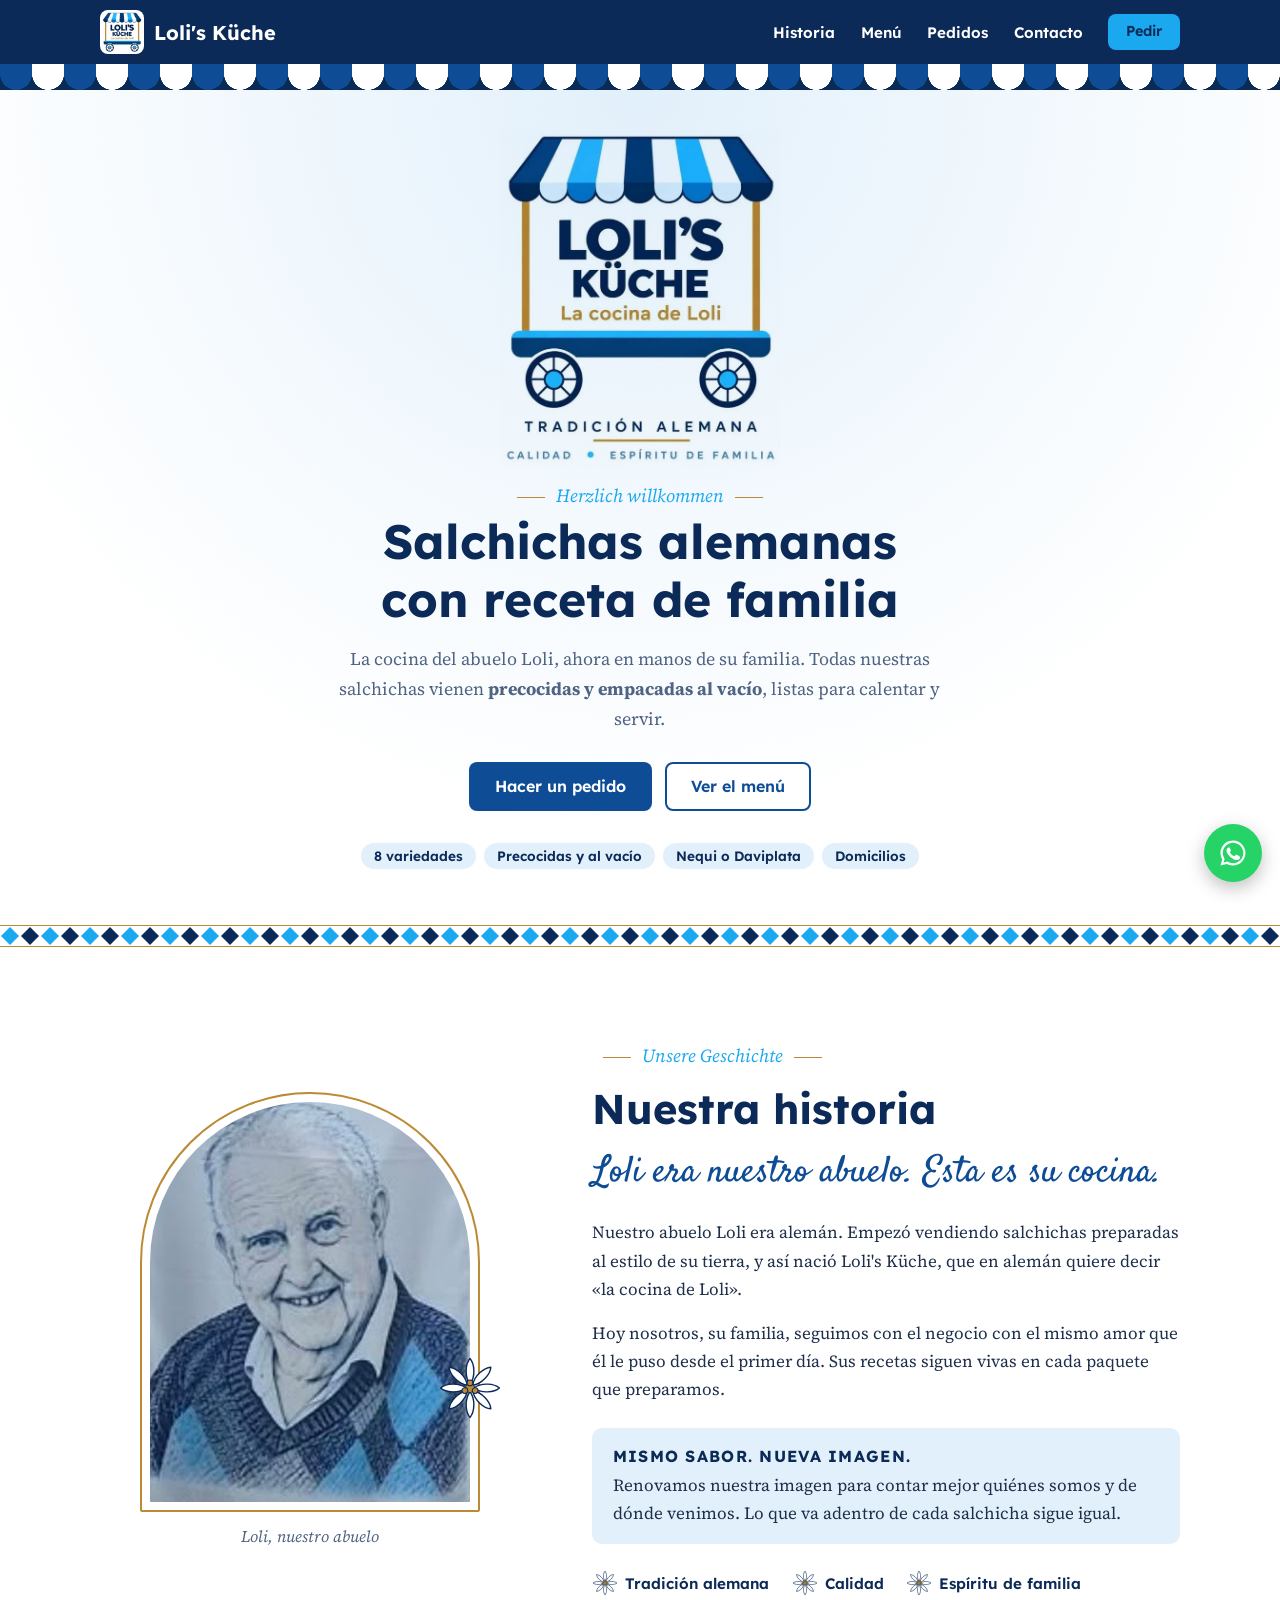
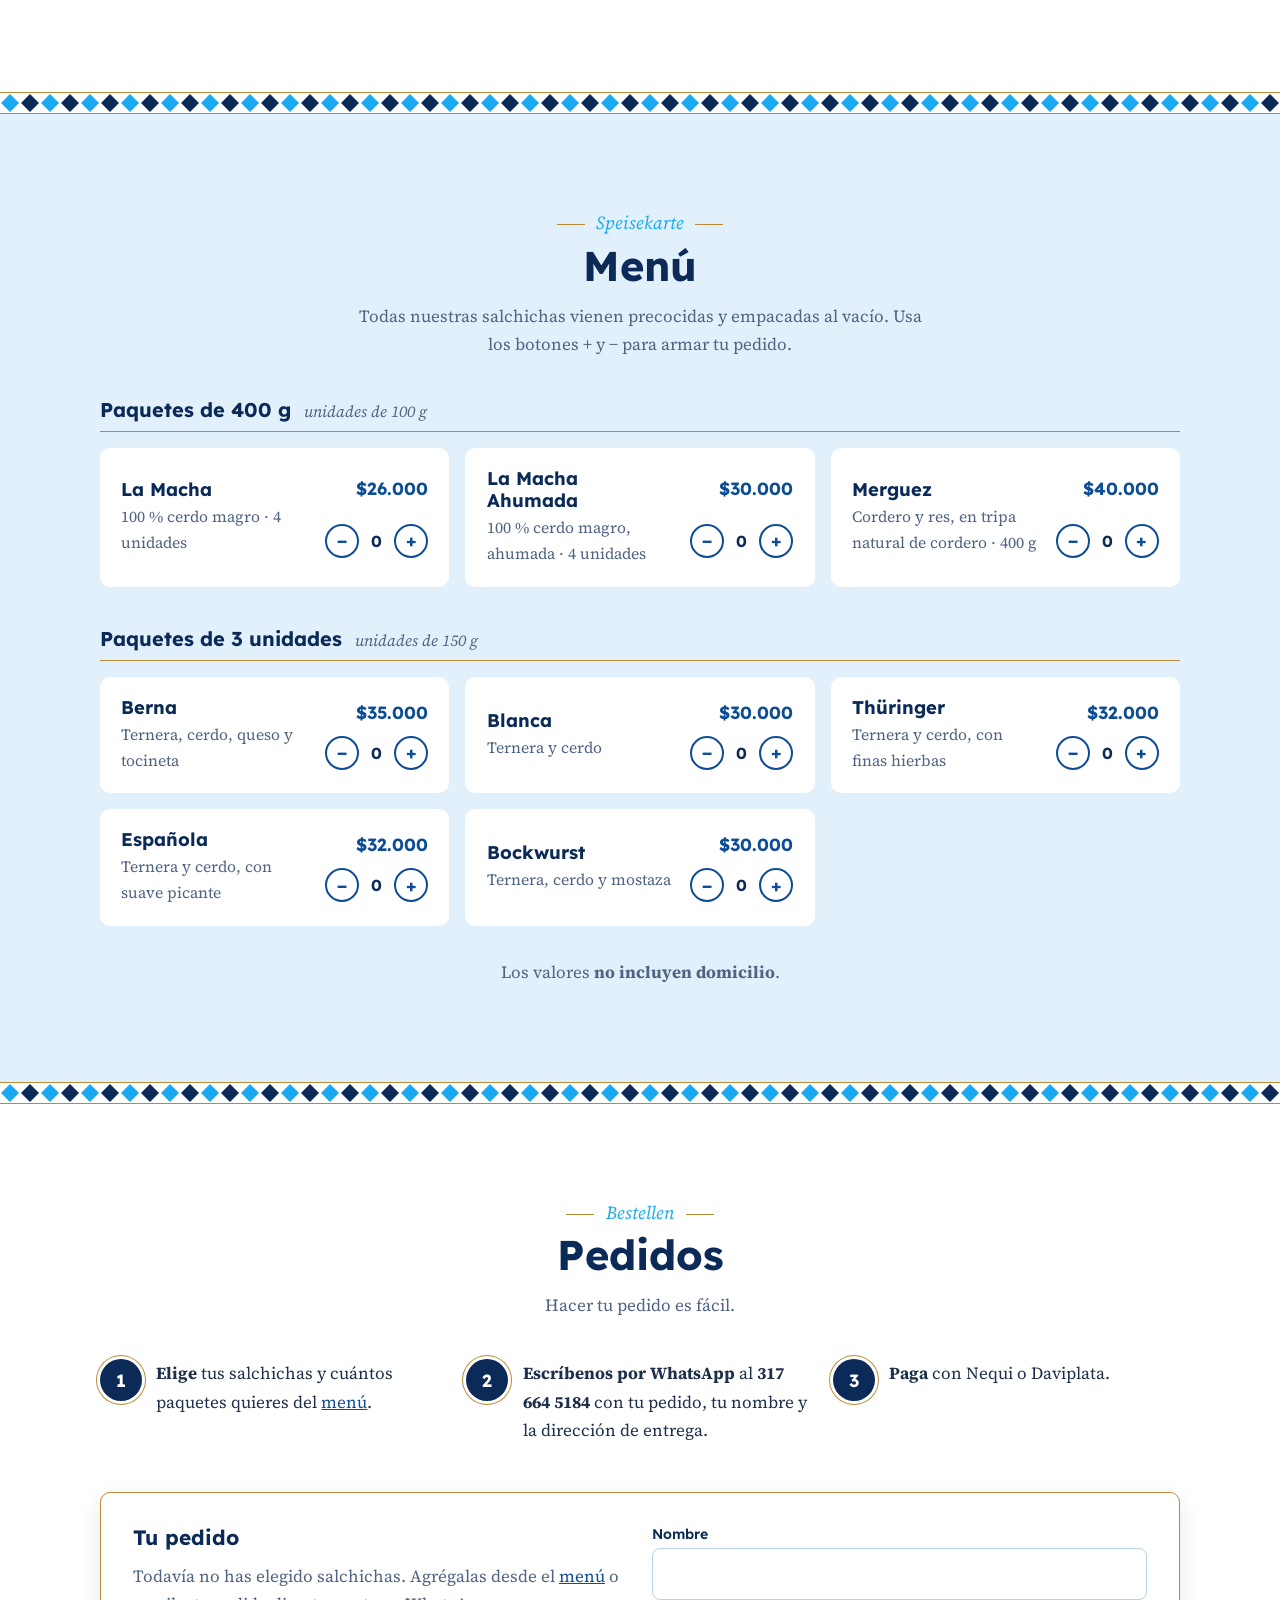
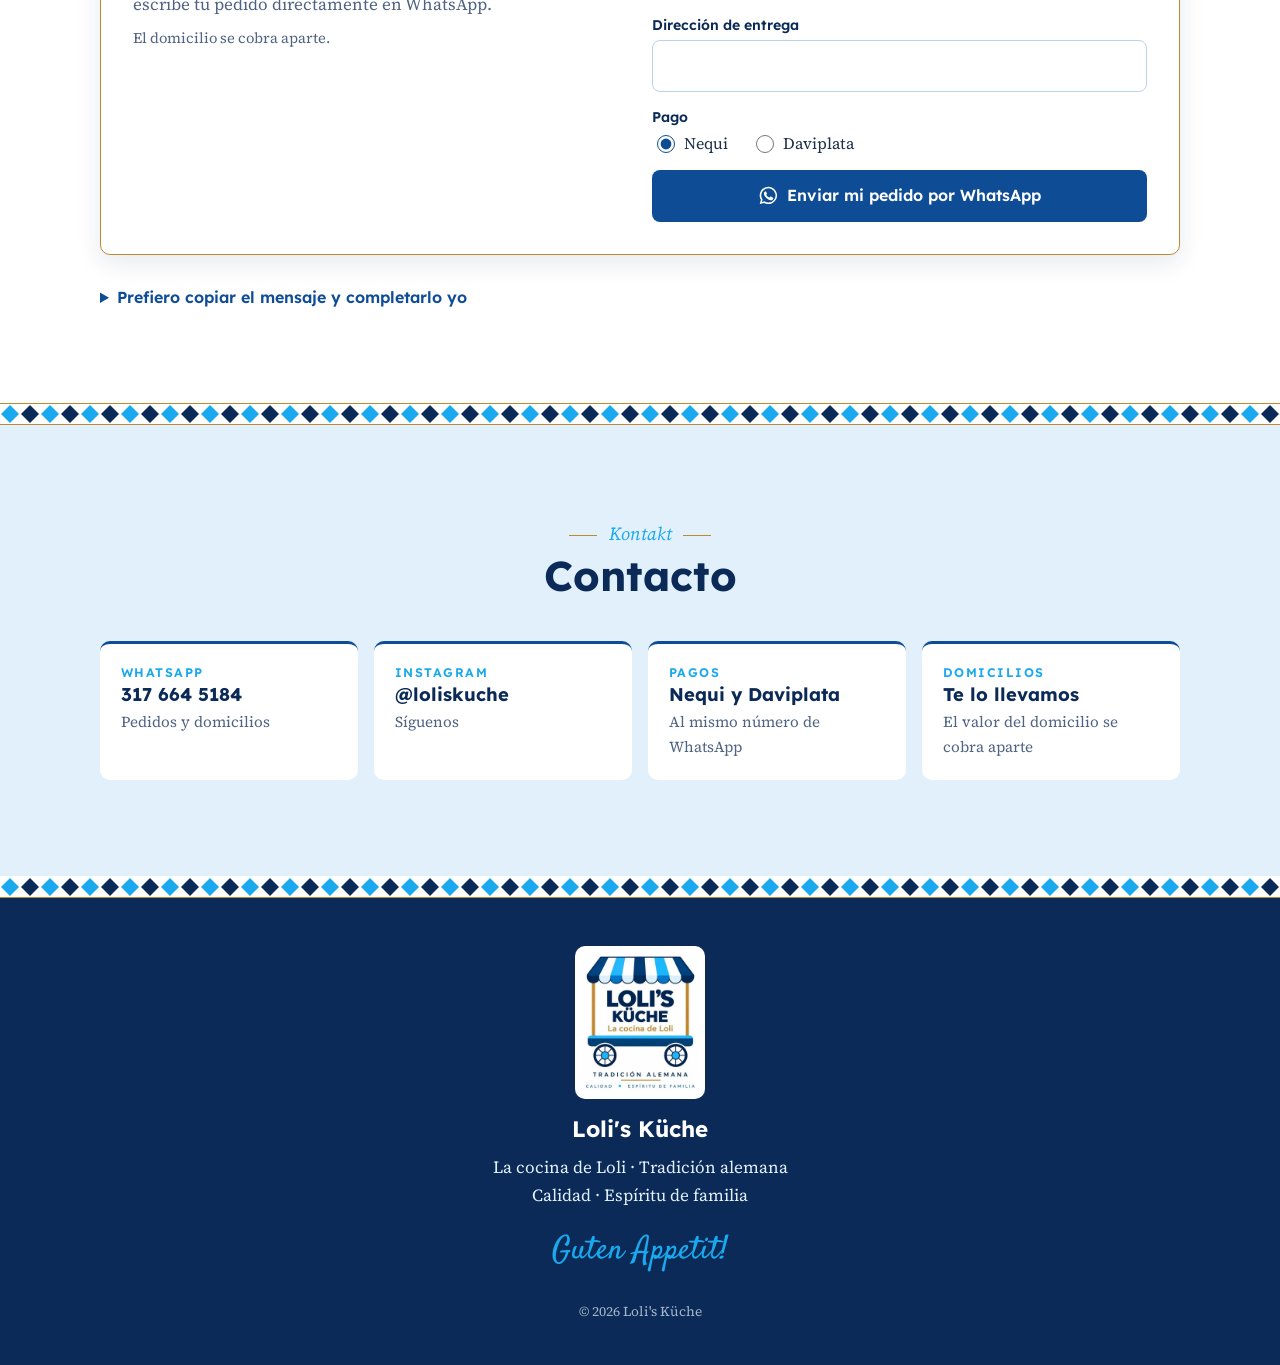
==== paginas-web/lolis-kuche/index.html @ ecd4c0d0 "Agregar páginas web (Nonna Rosa y Loli's Küche) en su propia carpeta Traídas de la rama claude/vibra" ====
<!doctype html>
<html lang="es">
<head>
  <meta charset="utf-8">
  <meta name="viewport" content="width=device-width, initial-scale=1">
  <title>Loli's Küche · Salchichas alemanas</title>
  <meta name="description" content="Loli's Küche: salchichas alemanas con receta de familia, precocidas y empacadas al vacío. Pedidos por WhatsApp, pago con Nequi o Daviplata y domicilios.">
  <link rel="icon" href="logo-mark.png">
  <link rel="preconnect" href="https://fonts.googleapis.com">
  <link rel="preconnect" href="https://fonts.gstatic.com" crossorigin>
  <link href="https://fonts.googleapis.com/css2?family=Lexend:wght@400;600;700&family=Satisfy&family=Source+Serif+4:ital,wght@0,400;0,600;1,400&display=swap" rel="stylesheet">
  <link rel="stylesheet" href="styles.css">
</head>
<body>

  <!-- Flor edelweiss reutilizable -->
  <svg width="0" height="0" style="position:absolute" aria-hidden="true">
    <symbol id="edelweiss" viewBox="-50 -50 100 100">
      <g fill="#fff" stroke="#0B2A57" stroke-width="2.2" stroke-linejoin="round">
        <path id="petal" d="M0-6 C-9-18 -7-38 0-46 C7-38 9-18 0-6Z"/>
        <use href="#petal" transform="rotate(45)"/>
        <use href="#petal" transform="rotate(90)"/>
        <use href="#petal" transform="rotate(135)"/>
        <use href="#petal" transform="rotate(180)"/>
        <use href="#petal" transform="rotate(225)"/>
        <use href="#petal" transform="rotate(270)"/>
        <use href="#petal" transform="rotate(315)"/>
      </g>
      <g fill="#BC8A35" stroke="#0B2A57" stroke-width="1.6">
        <circle r="7"/><circle cx="-8" cy="4" r="4.5"/><circle cx="8" cy="4" r="4.5"/><circle cy="-8" r="4.5"/>
      </g>
    </symbol>
  </svg>

  <!-- ============ MENÚ SUPERIOR + TOLDO ============ -->
  <header class="topbar" id="top">
    <div class="topbar__inner wrap">
      <a href="#inicio" class="brand" aria-label="Loli's Küche, inicio">
        <img src="logo-mark.png" alt="" class="brand__logo" width="44" height="44" data-fallback="hide">
        <span class="brand__name">Loli's Küche</span>
      </a>
      <button class="topbar__toggle" id="navToggle" aria-expanded="false" aria-controls="navMenu" aria-label="Abrir menú">
        <span></span><span></span><span></span>
      </button>
      <nav class="topbar__nav" id="navMenu" aria-label="Principal">
        <a href="#nuestra-historia">Historia</a>
        <a href="#menu">Menú</a>
        <a href="#pedidos">Pedidos</a>
        <a href="#contacto">Contacto</a>
        <a href="#pedidos" class="btn btn--sky btn--sm">Pedir</a>
      </nav>
    </div>
    <div class="awning" aria-hidden="true"></div>
  </header>

  <main>

    <!-- ============ INICIO ============ -->
    <section class="hero" id="inicio">
      <div class="wrap hero__inner">
        <img src="logo.png" alt="Logo de Loli's Küche" class="hero__logo" width="588" height="707" data-fallback="wordmark">
        <div class="hero__wordmark" hidden>
          <span>Loli's</span><span>Küche</span>
        </div>
        <p class="eyebrow">Herzlich willkommen</p>
        <h1 class="hero__title">Salchichas alemanas con receta de familia</h1>
        <p class="hero__lead">La cocina del abuelo Loli, ahora en manos de su familia. Todas nuestras salchichas vienen <strong>precocidas y empacadas al vacío</strong>, listas para calentar y servir.</p>
        <div class="hero__actions">
          <a href="#pedidos" class="btn btn--blue">Hacer un pedido</a>
          <a href="#menu" class="btn btn--ghost">Ver el menú</a>
        </div>
        <ul class="badges">
          <li>8 variedades</li>
          <li>Precocidas y al vacío</li>
          <li>Nequi o Daviplata</li>
          <li>Domicilios</li>
        </ul>
      </div>
    </section>

    <div class="rauten" aria-hidden="true"></div>

    <!-- ============ HISTORIA ============ -->
    <section class="section" id="nuestra-historia">
      <div class="wrap story">
        <figure class="story__figure">
          <div class="arch">
            <img src="abuelo.jpg" alt="Retrato dibujado del abuelo Loli, sonriente, con su suéter de rombos azules" width="600" height="760" data-fallback="arch">
            <div class="arch__empty" hidden>
              <svg class="edelweiss edelweiss--lg"><use href="#edelweiss"/></svg>
              <span>Foto del abuelo Loli</span>
            </div>
          </div>
          <svg class="edelweiss story__flower" aria-hidden="true"><use href="#edelweiss"/></svg>
          <figcaption>Loli, nuestro abuelo</figcaption>
        </figure>

        <div class="story__text">
          <p class="eyebrow">Unsere Geschichte</p>
          <h2 class="section__title">Nuestra historia</h2>
          <blockquote class="story__quote">Loli era nuestro abuelo. Esta es su cocina.</blockquote>
          <p>Nuestro abuelo Loli era alemán. Empezó vendiendo salchichas preparadas al estilo de su tierra, y así nació Loli's Küche, que en alemán quiere decir «la cocina de Loli».</p>
          <p>Hoy nosotros, su familia, seguimos con el negocio con el mismo amor que él le puso desde el primer día. Sus recetas siguen vivas en cada paquete que preparamos.</p>

          <div class="renewed">
            <p class="renewed__title">Mismo sabor. Nueva imagen.</p>
            <p>Renovamos nuestra imagen para contar mejor quiénes somos y de dónde venimos. Lo que va adentro de cada salchicha sigue igual.</p>
          </div>

          <ul class="values">
            <li><svg class="edelweiss" aria-hidden="true"><use href="#edelweiss"/></svg>Tradición alemana</li>
            <li><svg class="edelweiss" aria-hidden="true"><use href="#edelweiss"/></svg>Calidad</li>
            <li><svg class="edelweiss" aria-hidden="true"><use href="#edelweiss"/></svg>Espíritu de familia</li>
          </ul>
        </div>
      </div>
    </section>

    <div class="rauten" aria-hidden="true"></div>

    <!-- ============ MENÚ ============ -->
    <section class="section section--pale" id="menu">
      <div class="wrap">
        <header class="section__head">
          <p class="eyebrow">Speisekarte</p>
          <h2 class="section__title">Menú</h2>
          <p class="section__sub">Todas nuestras salchichas vienen precocidas y empacadas al vacío. Usa los botones + y − para armar tu pedido.</p>
        </header>

        <div class="menu-group">
          <h3 class="menu-group__title">Paquetes de 400 g <span>unidades de 100 g</span></h3>
          <ul class="menu-list">
            <li class="item" data-name="La Macha" data-price="26000">
              <div class="item__info">
                <h4>La Macha</h4>
                <p>100 % cerdo magro · 4 unidades</p>
              </div>
              <p class="item__price">$26.000</p>
              <div class="qty" role="group" aria-label="Cantidad de La Macha">
                <button type="button" class="qty__btn" data-step="-1" aria-label="Quitar un paquete de La Macha">−</button>
                <output class="qty__val">0</output>
                <button type="button" class="qty__btn" data-step="1" aria-label="Agregar un paquete de La Macha">+</button>
              </div>
            </li>
            <li class="item" data-name="La Macha Ahumada" data-price="30000">
              <div class="item__info">
                <h4>La Macha Ahumada</h4>
                <p>100 % cerdo magro, ahumada · 4 unidades</p>
              </div>
              <p class="item__price">$30.000</p>
              <div class="qty" role="group" aria-label="Cantidad de La Macha Ahumada">
                <button type="button" class="qty__btn" data-step="-1" aria-label="Quitar un paquete de La Macha Ahumada">−</button>
                <output class="qty__val">0</output>
                <button type="button" class="qty__btn" data-step="1" aria-label="Agregar un paquete de La Macha Ahumada">+</button>
              </div>
            </li>
            <li class="item" data-name="Merguez" data-price="40000">
              <div class="item__info">
                <h4>Merguez</h4>
                <p>Cordero y res, en tripa natural de cordero · 400 g</p>
              </div>
              <p class="item__price">$40.000</p>
              <div class="qty" role="group" aria-label="Cantidad de Merguez">
                <button type="button" class="qty__btn" data-step="-1" aria-label="Quitar un paquete de Merguez">−</button>
                <output class="qty__val">0</output>
                <button type="button" class="qty__btn" data-step="1" aria-label="Agregar un paquete de Merguez">+</button>
              </div>
            </li>
          </ul>
        </div>

        <div class="menu-group">
          <h3 class="menu-group__title">Paquetes de 3 unidades <span>unidades de 150 g</span></h3>
          <ul class="menu-list">
            <li class="item" data-name="Berna" data-price="35000">
              <div class="item__info">
                <h4>Berna</h4>
                <p>Ternera, cerdo, queso y tocineta</p>
              </div>
              <p class="item__price">$35.000</p>
              <div class="qty" role="group" aria-label="Cantidad de Berna">
                <button type="button" class="qty__btn" data-step="-1" aria-label="Quitar un paquete de Berna">−</button>
                <output class="qty__val">0</output>
                <button type="button" class="qty__btn" data-step="1" aria-label="Agregar un paquete de Berna">+</button>
              </div>
            </li>
            <li class="item" data-name="Blanca" data-price="30000">
              <div class="item__info">
                <h4>Blanca</h4>
                <p>Ternera y cerdo</p>
              </div>
              <p class="item__price">$30.000</p>
              <div class="qty" role="group" aria-label="Cantidad de Blanca">
                <button type="button" class="qty__btn" data-step="-1" aria-label="Quitar un paquete de Blanca">−</button>
                <output class="qty__val">0</output>
                <button type="button" class="qty__btn" data-step="1" aria-label="Agregar un paquete de Blanca">+</button>
              </div>
            </li>
            <li class="item" data-name="Thüringer" data-price="32000">
              <div class="item__info">
                <h4>Thüringer</h4>
                <p>Ternera y cerdo, con finas hierbas</p>
              </div>
              <p class="item__price">$32.000</p>
              <div class="qty" role="group" aria-label="Cantidad de Thüringer">
                <button type="button" class="qty__btn" data-step="-1" aria-label="Quitar un paquete de Thüringer">−</button>
                <output class="qty__val">0</output>
                <button type="button" class="qty__btn" data-step="1" aria-label="Agregar un paquete de Thüringer">+</button>
              </div>
            </li>
            <li class="item" data-name="Española" data-price="32000">
              <div class="item__info">
                <h4>Española</h4>
                <p>Ternera y cerdo, con suave picante</p>
              </div>
              <p class="item__price">$32.000</p>
              <div class="qty" role="group" aria-label="Cantidad de Española">
                <button type="button" class="qty__btn" data-step="-1" aria-label="Quitar un paquete de Española">−</button>
                <output class="qty__val">0</output>
                <button type="button" class="qty__btn" data-step="1" aria-label="Agregar un paquete de Española">+</button>
              </div>
            </li>
            <li class="item" data-name="Bockwurst" data-price="30000">
              <div class="item__info">
                <h4>Bockwurst</h4>
                <p>Ternera, cerdo y mostaza</p>
              </div>
              <p class="item__price">$30.000</p>
              <div class="qty" role="group" aria-label="Cantidad de Bockwurst">
                <button type="button" class="qty__btn" data-step="-1" aria-label="Quitar un paquete de Bockwurst">−</button>
                <output class="qty__val">0</output>
                <button type="button" class="qty__btn" data-step="1" aria-label="Agregar un paquete de Bockwurst">+</button>
              </div>
            </li>
          </ul>
        </div>

        <p class="note">Los valores <strong>no incluyen domicilio</strong>.</p>
      </div>
    </section>

    <div class="rauten" aria-hidden="true"></div>

    <!-- ============ PEDIDOS ============ -->
    <section class="section" id="pedidos">
      <div class="wrap">
        <header class="section__head">
          <p class="eyebrow">Bestellen</p>
          <h2 class="section__title">Pedidos</h2>
          <p class="section__sub">Hacer tu pedido es fácil.</p>
        </header>

        <ol class="steps">
          <li><span class="steps__n">1</span><div><strong>Elige</strong> tus salchichas y cuántos paquetes quieres del <a href="#menu">menú</a>.</div></li>
          <li><span class="steps__n">2</span><div><strong>Escríbenos por WhatsApp</strong> al <strong>317 664 5184</strong> con tu pedido, tu nombre y la dirección de entrega.</div></li>
          <li><span class="steps__n">3</span><div><strong>Paga</strong> con Nequi o Daviplata.</div></li>
        </ol>

        <div class="order">
          <div class="order__summary">
            <h3>Tu pedido</h3>
            <ul class="order__lines" id="orderLines"></ul>
            <p class="order__empty" id="orderEmpty">Todavía no has elegido salchichas. Agrégalas desde el <a href="#menu">menú</a> o escribe tu pedido directamente en WhatsApp.</p>
            <p class="order__total" id="orderTotalRow" hidden>
              <span>Total productos</span><strong id="orderTotal">$0</strong>
            </p>
            <p class="order__hint">El domicilio se cobra aparte.</p>
          </div>

          <form class="order__form" id="orderForm">
            <div class="field">
              <label for="oName">Nombre</label>
              <input id="oName" name="name" type="text" autocomplete="name">
            </div>
            <div class="field">
              <label for="oAddress">Dirección de entrega</label>
              <input id="oAddress" name="address" type="text" autocomplete="street-address">
            </div>
            <fieldset class="field field--radio">
              <legend>Pago</legend>
              <label><input type="radio" name="pay" value="Nequi" checked> Nequi</label>
              <label><input type="radio" name="pay" value="Daviplata"> Daviplata</label>
            </fieldset>
            <a class="btn btn--blue btn--block btn--wa" id="sendOrder" href="https://wa.me/573176645184" target="_blank" rel="noopener">
              <svg aria-hidden="true"><use href="#wa-icon"/></svg>
              Enviar mi pedido por WhatsApp
            </a>
          </form>
        </div>

        <details class="template">
          <summary>Prefiero copiar el mensaje y completarlo yo</summary>
          <pre id="templateText">¡Hola, Loli's Küche! Quiero hacer un pedido:

• 2 × La Macha
• 1 × Berna

Nombre:
Dirección de entrega:
Pago (Nequi o Daviplata):</pre>
          <button type="button" class="btn btn--ghost btn--sm" id="copyTemplate">Copiar mensaje</button>
          <span class="copy-msg" id="copyMsg" role="status" aria-live="polite"></span>
        </details>
      </div>
    </section>

    <div class="rauten" aria-hidden="true"></div>

    <!-- ============ CONTACTO ============ -->
    <section class="section section--pale" id="contacto">
      <div class="wrap">
        <header class="section__head">
          <p class="eyebrow">Kontakt</p>
          <h2 class="section__title">Contacto</h2>
        </header>
        <div class="contact">
          <a class="contact__card" href="https://wa.me/573176645184" target="_blank" rel="noopener">
            <span class="contact__label">WhatsApp</span>
            <strong>317 664 5184</strong>
            <span>Pedidos y domicilios</span>
          </a>
          <a class="contact__card" href="https://www.instagram.com/loliskuche/" target="_blank" rel="noopener">
            <span class="contact__label">Instagram</span>
            <strong>@loliskuche</strong>
            <span>Síguenos</span>
          </a>
          <div class="contact__card">
            <span class="contact__label">Pagos</span>
            <strong>Nequi y Daviplata</strong>
            <span>Al mismo número de WhatsApp</span>
          </div>
          <div class="contact__card">
            <span class="contact__label">Domicilios</span>
            <strong>Te lo llevamos</strong>
            <span>El valor del domicilio se cobra aparte</span>
          </div>
        </div>
      </div>
    </section>

  </main>

  <!-- ============ PIE ============ -->
  <footer class="footer">
    <div class="rauten rauten--footer" aria-hidden="true"></div>
    <div class="wrap footer__inner">
      <img src="logo.png" alt="Logo de Loli's Küche" class="footer__logo" width="588" height="707" data-fallback="hide">
      <p class="footer__name">Loli's Küche</p>
      <p>La cocina de Loli · Tradición alemana<br>Calidad · Espíritu de familia</p>
      <p class="footer__bye">Guten Appetit!</p>
      <p class="footer__copy">© <span id="year">2026</span> Loli's Küche</p>
    </div>
  </footer>

  <!-- ============ WHATSAPP FLOTANTE ============ -->
  <svg width="0" height="0" style="position:absolute" aria-hidden="true">
    <symbol id="wa-icon" viewBox="0 0 24 24"><path fill="currentColor" d="M12 2a10 10 0 0 0-8.6 15.1L2 22l5-1.3A10 10 0 1 0 12 2zm0 18.2a8.2 8.2 0 0 1-4.2-1.2l-.3-.2-3 .8.8-2.9-.2-.3A8.2 8.2 0 1 1 12 20.2zm4.5-6.1c-.2-.1-1.5-.7-1.7-.8s-.4-.1-.6.1-.6.8-.8 1-.3.2-.5.1a6.7 6.7 0 0 1-3.3-2.9c-.3-.4.2-.4.7-1.4.1-.2 0-.3 0-.4l-.8-1.8c-.2-.5-.4-.4-.6-.4h-.5a1 1 0 0 0-.7.3 3 3 0 0 0-.9 2.2 5.2 5.2 0 0 0 1.1 2.8 11.9 11.9 0 0 0 4.6 4c1.7.7 2.4.8 3.2.7a2.8 2.8 0 0 0 1.8-1.3 2.3 2.3 0 0 0 .2-1.3c-.1-.1-.3-.2-.5-.3z"/></symbol>
  </svg>
  <a class="wa-float" href="https://wa.me/573176645184" target="_blank" rel="noopener" aria-label="Escríbenos por WhatsApp">
    <svg aria-hidden="true"><use href="#wa-icon"/></svg>
  </a>

  <script src="main.js"></script>
</body>
</html>
---- paginas-web/lolis-kuche/styles.css ----
/* =========================================================
   Loli's Küche · azul y blanco, como el logo y el pendón del abuelo
   Títulos: Lexend · Texto: Source Serif 4 · Frase del abuelo: Satisfy
   ========================================================= */

:root {
  --navy: #0B2A57;    /* textos, menú superior y pie */
  --blue: #0E4D96;    /* botones */
  --sky: #1AA9EE;     /* detalles */
  --pale: #E2F0FB;    /* fondos suaves */
  --gold: #BC8A35;    /* líneas finas */
  --white: #FFFFFF;
  --text: #1d2f4a;
  --muted: #4f6382;

  --font-title: "Lexend", system-ui, sans-serif;
  --font-body: "Source Serif 4", Georgia, serif;
  --font-script: "Satisfy", cursive;

  --radius: 10px;
  --shadow: 0 8px 24px rgba(11, 42, 87, .10);
  --bar-h: 64px;
}

*, *::before, *::after { box-sizing: border-box; }
html { scroll-behavior: smooth; scroll-padding-top: calc(var(--bar-h) + 24px); }
body {
  margin: 0;
  font-family: var(--font-body);
  font-size: 1.0625rem;
  line-height: 1.65;
  color: var(--text);
  background: var(--white);
}
img { max-width: 100%; height: auto; display: block; }
[hidden] { display: none !important; }
a { color: var(--blue); }
h1, h2, h3, h4 { font-family: var(--font-title); font-weight: 700; color: var(--navy); line-height: 1.2; margin: 0; text-wrap: balance; }
:focus-visible { outline: 3px solid var(--sky); outline-offset: 2px; }

.wrap { width: min(1080px, 100% - 32px); margin-inline: auto; }

/* ---------- Botones ---------- */
.btn {
  display: inline-flex; align-items: center; justify-content: center; gap: .55em;
  padding: .85em 1.5em;
  border: 2px solid transparent; border-radius: 8px;
  font: 600 1rem/1.1 var(--font-title);
  text-decoration: none; cursor: pointer;
  transition: background .2s, color .2s, transform .15s;
}
.btn:hover { transform: translateY(-2px); }
.btn--blue { background: var(--blue); color: var(--white); }
.btn--blue:hover { background: var(--navy); }
.btn--sky { background: var(--sky); color: var(--navy); }
.btn--sky:hover { background: var(--white); }
.btn--ghost { border-color: var(--blue); color: var(--blue); background: var(--white); }
.btn--ghost:hover { background: var(--pale); }
.btn--sm { padding: .55em 1.1em; font-size: .9rem; }
.btn--block { width: 100%; }
.btn svg { width: 1.3em; height: 1.3em; }

/* ---------- Menú superior + toldo ---------- */
.topbar { position: sticky; top: 0; z-index: 50; }
.topbar__inner {
  height: var(--bar-h);
  display: flex; align-items: center; justify-content: space-between;
}
.topbar { background: var(--navy); }
.brand { display: flex; align-items: center; gap: .6rem; text-decoration: none; color: var(--white); }
.brand__logo { width: 44px; height: 44px; object-fit: contain; border-radius: 8px; background: var(--white); padding: 2px; }
.brand__name { font: 700 1.25rem var(--font-title); }
.topbar__nav { display: flex; align-items: center; gap: 1.6rem; }
.topbar__nav a:not(.btn) {
  color: var(--white); text-decoration: none;
  font: 600 .95rem var(--font-title);
}
.topbar__nav a:not(.btn):hover { color: var(--sky); }

.topbar__toggle { display: none; width: 44px; height: 44px; padding: 10px; background: none; border: 0; cursor: pointer; }
.topbar__toggle span { display: block; height: 2px; margin: 5px 0; background: var(--white); transition: transform .25s, opacity .25s; }
.topbar.is-open .topbar__toggle span:nth-child(1) { transform: translateY(7px) rotate(45deg); }
.topbar.is-open .topbar__toggle span:nth-child(2) { opacity: 0; }
.topbar.is-open .topbar__toggle span:nth-child(3) { transform: translateY(-7px) rotate(-45deg); }

/* Toldo a rayas con borde ondulado, como el del carrito */
.awning {
  height: 26px;
  background: repeating-linear-gradient(90deg, var(--blue) 0 32px, var(--white) 32px 64px);
  -webkit-mask: radial-gradient(16px at 16px 10px, #000 98%, transparent) 0 0 / 32px 26px repeat-x,
                linear-gradient(#000 0 0) top / 100% 10px no-repeat;
          mask: radial-gradient(16px at 16px 10px, #000 98%, transparent) 0 0 / 32px 26px repeat-x,
                linear-gradient(#000 0 0) top / 100% 10px no-repeat;
  filter: drop-shadow(0 3px 2px rgba(11, 42, 87, .18));
}

/* ---------- Franja de rombos bávaros ---------- */
.rauten {
  height: 22px;
  border-block: 1px solid var(--gold);
  background: var(--white) url("data:image/svg+xml,%3Csvg xmlns='http://www.w3.org/2000/svg' width='40' height='20'%3E%3Cpath d='M10 1 19 10 10 19 1 10Z' fill='%230B2A57'/%3E%3Cpath d='M30 1 39 10 30 19 21 10Z' fill='%231AA9EE'/%3E%3C/svg%3E") center / 40px 20px repeat-x;
}

/* ---------- Inicio ---------- */
.hero {
  background:
    radial-gradient(circle at 50% 0%, var(--pale), transparent 70%),
    var(--white);
  padding-block: 2.5rem 3.5rem;
  text-align: center;
}
.hero__inner { display: flex; flex-direction: column; align-items: center; }
.hero__logo { width: min(280px, 70vw); margin-bottom: 1rem; mix-blend-mode: multiply; }
.hero__wordmark {
  display: flex; flex-direction: column; margin-bottom: 1rem;
  font: 700 clamp(3rem, 12vw, 5rem)/0.95 var(--font-title); color: var(--navy);
}
.hero__wordmark span:last-child { color: var(--blue); }
.hero__title { font-size: clamp(1.9rem, 5vw, 3rem); max-width: 18em; margin-bottom: 1rem; }
.hero__lead { max-width: 36em; margin: 0 0 1.8rem; color: var(--muted); font-size: 1.12rem; }
.hero__actions { display: flex; flex-wrap: wrap; gap: .8rem; justify-content: center; margin-bottom: 2rem; }

.badges { list-style: none; padding: 0; margin: 0; display: flex; flex-wrap: wrap; justify-content: center; gap: .5rem; }
.badges li {
  padding: .35em .95em; border-radius: 999px;
  background: var(--pale); color: var(--navy);
  font: 600 .85rem var(--font-title);
}

/* ---------- Secciones ---------- */
.section { padding-block: clamp(3.5rem, 8vw, 6rem); }
.section--pale { background: var(--pale); }
.section__head { text-align: center; margin-bottom: 2.5rem; }
.section__title { font-size: clamp(1.9rem, 4.5vw, 2.6rem); }
.section__sub { margin: .7rem auto 0; max-width: 34em; color: var(--muted); }
.eyebrow {
  margin: 0 0 .35rem;
  font: italic 400 1.15rem var(--font-body);
  color: var(--sky);
}
.eyebrow::before, .eyebrow::after {
  content: ""; display: inline-block; vertical-align: middle;
  width: 28px; height: 1px; background: var(--gold); margin: 0 .6em;
}

/* ---------- Historia ---------- */
.story { display: grid; grid-template-columns: minmax(0, 5fr) minmax(0, 7fr); gap: clamp(2rem, 6vw, 4.5rem); align-items: center; }
.story__figure { margin: 0; position: relative; justify-self: center; width: min(340px, 100%); }
.arch {
  border: 2px solid var(--gold);
  border-radius: 999px 999px 12px 12px;
  padding: 8px;
  background: var(--white);
}
.arch img, .arch__empty {
  width: 100%; aspect-ratio: 4 / 5; object-fit: cover;
  border-radius: 999px 999px 6px 6px;
}
.arch__empty {
  display: flex; flex-direction: column; align-items: center; justify-content: center; gap: .8rem;
  background: var(--pale); color: var(--muted); font: 600 .9rem var(--font-title);
}
.arch__empty[hidden] { display: none; }
.edelweiss.story__flower { position: absolute; width: 64px; height: 64px; top: 58%; right: -22px; }
.story__figure figcaption {
  text-align: center; margin-top: .8rem;
  font: italic 1rem var(--font-body); color: var(--muted);
}
.story__text .section__title { margin-bottom: 1rem; }
.story__text p { margin: 0 0 1rem; }
.story__quote {
  margin: 0 0 1.4rem;
  font: 400 clamp(1.7rem, 4vw, 2.3rem)/1.25 var(--font-script);
  color: var(--blue);
}
.renewed {
  margin: 1.6rem 0;
  padding: 1.1rem 1.3rem;
  background: var(--pale);
  border-radius: var(--radius);
}
.renewed__title { font: 700 1rem var(--font-title); letter-spacing: .08em; text-transform: uppercase; color: var(--navy); margin: 0 0 .3rem !important; }
.renewed p:last-child { margin: 0; }

.values { list-style: none; padding: 0; margin: 0; display: flex; flex-wrap: wrap; gap: .6rem 1.4rem; }
.values li { display: flex; align-items: center; gap: .45rem; font: 600 .95rem var(--font-title); color: var(--navy); }

.edelweiss { width: 26px; height: 26px; flex: none; }
.edelweiss--lg { width: 72px; height: 72px; }

/* ---------- Menú ---------- */
.menu-group + .menu-group { margin-top: 2.5rem; }
.menu-group__title {
  display: flex; flex-wrap: wrap; align-items: baseline; gap: .3rem .8rem;
  font-size: 1.25rem; padding-bottom: .6rem; margin-bottom: 1rem;
  border-bottom: 1px solid var(--gold);
}
.menu-group__title span { font: italic 400 1rem var(--font-body); color: var(--muted); }

.menu-list { list-style: none; padding: 0; margin: 0; display: grid; grid-template-columns: repeat(auto-fill, minmax(min(100%, 320px), 1fr)); gap: 1rem; }
.item {
  display: grid; grid-template-columns: minmax(0, 1fr) auto; grid-template-areas: "info price" "info qty";
  gap: .4rem 1rem; align-items: center;
  padding: 1.1rem 1.2rem;
  background: var(--white); border-radius: var(--radius);
  border: 2px solid transparent;
  transition: border-color .2s;
}
.item.is-picked { border-color: var(--sky); }
.item__info { grid-area: info; }
.item h4 { font-size: 1.15rem; }
.item__info p { margin: .2rem 0 0; color: var(--muted); font-size: .98rem; }
.item__price { grid-area: price; margin: 0; text-align: right; font: 700 1.1rem var(--font-title); color: var(--blue); font-variant-numeric: tabular-nums; }

.qty { grid-area: qty; display: flex; align-items: center; gap: .3rem; justify-self: end; }
.qty__btn {
  width: 34px; height: 34px; border-radius: 50%;
  border: 2px solid var(--blue); background: var(--white); color: var(--blue);
  font: 700 1.1rem/1 var(--font-title); cursor: pointer;
}
.qty__btn:hover { background: var(--blue); color: var(--white); }
.qty__val { min-width: 1.6em; text-align: center; font: 700 1rem var(--font-title); color: var(--navy); font-variant-numeric: tabular-nums; }

.note { text-align: center; margin: 2rem 0 0; color: var(--muted); }

/* ---------- Pedidos ---------- */
.steps { list-style: none; padding: 0; margin: 0 0 3rem; display: grid; grid-template-columns: repeat(3, minmax(0, 1fr)); gap: 1.2rem; }
.steps li { display: flex; gap: .9rem; align-items: flex-start; }
.steps__n {
  flex: none; display: grid; place-items: center;
  width: 42px; height: 42px; border-radius: 50%;
  background: var(--navy); color: var(--white);
  font: 700 1.1rem var(--font-title);
  box-shadow: 0 0 0 3px var(--white), 0 0 0 4px var(--gold);
}

.order {
  display: grid; grid-template-columns: minmax(0, 1fr) minmax(0, 1fr); gap: 1.5rem;
  padding: clamp(1.2rem, 4vw, 2rem);
  border: 1px solid var(--gold); border-radius: var(--radius);
  background: var(--white); box-shadow: var(--shadow);
}
.order h3 { font-size: 1.3rem; margin-bottom: .8rem; }
.order__lines { list-style: none; padding: 0; margin: 0; }
.order__lines li { display: flex; justify-content: space-between; gap: 1rem; padding: .45rem 0; border-bottom: 1px dashed #c9dcef; font-variant-numeric: tabular-nums; }
.order__empty { margin: 0; color: var(--muted); }
.order__total { display: flex; justify-content: space-between; margin: .9rem 0 0; font: 600 1.05rem var(--font-title); color: var(--navy); }
.order__total strong { color: var(--blue); font-variant-numeric: tabular-nums; }
.order__hint { margin: .5rem 0 0; font-size: .92rem; color: var(--muted); }

.field { display: flex; flex-direction: column; margin: 0 0 1rem; }
.field label, .field legend { font: 600 .88rem var(--font-title); color: var(--navy); margin-bottom: .35rem; }
.field input[type="text"] {
  font: inherit; padding: .65em .8em;
  border: 1.5px solid #b9d3ea; border-radius: 8px; background: var(--white); color: var(--text);
}
.field input[type="text"]:focus { outline: none; border-color: var(--sky); box-shadow: 0 0 0 3px rgba(26, 169, 238, .25); }
.field--radio { border: 0; padding: 0; flex-direction: row; flex-wrap: wrap; gap: .4rem 1.4rem; }
.field--radio legend { width: 100%; padding: 0; }
.field--radio label { display: flex; align-items: center; gap: .4rem; font: 400 1rem var(--font-body); color: var(--text); margin: 0; }
.field--radio input { accent-color: var(--blue); width: 18px; height: 18px; }

.template { margin-top: 2rem; }
.template summary { cursor: pointer; font: 600 1rem var(--font-title); color: var(--blue); }
.template pre {
  margin: 1rem 0; padding: 1rem 1.2rem; white-space: pre-wrap;
  background: var(--pale); border-radius: 8px; border-left: 3px solid var(--sky);
  font: .95rem/1.6 ui-monospace, "SFMono-Regular", Menlo, monospace; color: var(--navy);
}
.copy-msg { margin-left: .8rem; font-size: .92rem; color: var(--muted); }

/* ---------- Contacto ---------- */
.contact { display: grid; grid-template-columns: repeat(4, minmax(0, 1fr)); gap: 1rem; }
.contact__card {
  display: flex; flex-direction: column; gap: .2rem;
  padding: 1.3rem; border-radius: var(--radius);
  background: var(--white); color: var(--text); text-decoration: none;
  border-top: 3px solid var(--blue);
}
a.contact__card:hover { border-top-color: var(--sky); box-shadow: var(--shadow); }
.contact__label { font: 600 .78rem var(--font-title); letter-spacing: .12em; text-transform: uppercase; color: var(--sky); }
.contact__card strong { font: 700 1.15rem var(--font-title); color: var(--navy); }
.contact__card span:last-child { font-size: .95rem; color: var(--muted); }

/* ---------- Pie ---------- */
.footer { background: var(--navy); color: var(--pale); text-align: center; }
.rauten--footer { border-top: 0; }
.footer__inner { padding-block: 3rem 2rem; display: flex; flex-direction: column; align-items: center; }
.footer__logo { width: 130px; height: auto; border-radius: 10px; background: var(--white); padding: 8px; margin-bottom: 1rem; }
.footer__name { font: 700 1.4rem var(--font-title); color: var(--white); margin: 0 0 .3rem; }
.footer p { margin: 0 0 .6rem; }
.footer__bye { font: 400 2rem var(--font-script); color: var(--sky); margin-top: .6rem !important; }
.footer__copy { font-size: .85rem; opacity: .7; margin-top: 1rem !important; }

/* ---------- WhatsApp flotante ---------- */
.wa-float {
  position: fixed; right: 18px; bottom: 18px; z-index: 60;
  display: grid; place-items: center; width: 58px; height: 58px; border-radius: 50%;
  background: #25D366; color: var(--white); box-shadow: 0 6px 18px rgba(0, 0, 0, .25);
  transition: transform .2s;
}
.wa-float:hover { transform: scale(1.08); }
.wa-float svg { width: 30px; height: 30px; }

@media (prefers-reduced-motion: reduce) {
  html { scroll-behavior: auto; }
  *, *::before, *::after { transition: none !important; }
}

/* ---------- Responsive ---------- */
@media (max-width: 900px) {
  .contact { grid-template-columns: repeat(2, minmax(0, 1fr)); }
}
@media (max-width: 760px) {
  .topbar__toggle { display: block; }
  .topbar__nav {
    position: absolute; top: var(--bar-h); left: 0; right: 0;
    flex-direction: column; align-items: stretch; gap: 0;
    background: var(--navy); padding: .4rem 16px 1.2rem;
    display: none;
  }
  .topbar.is-open .topbar__nav { display: flex; }
  .topbar__nav a:not(.btn) { padding: .85rem 0; border-bottom: 1px solid rgba(255, 255, 255, .12); }
  .topbar__nav .btn { margin-top: 1rem; }
  .topbar.is-open .awning { visibility: hidden; }

  .story, .order { grid-template-columns: minmax(0, 1fr); }
  .edelweiss.story__flower { right: -8px; }
  .steps { grid-template-columns: minmax(0, 1fr); }
}
@media (max-width: 480px) {
  .contact { grid-template-columns: minmax(0, 1fr); }
  .item { grid-template-columns: minmax(0, 1fr); grid-template-areas: "info" "price" "qty"; }
  .item__price { text-align: left; }
  .qty { justify-self: start; }
}
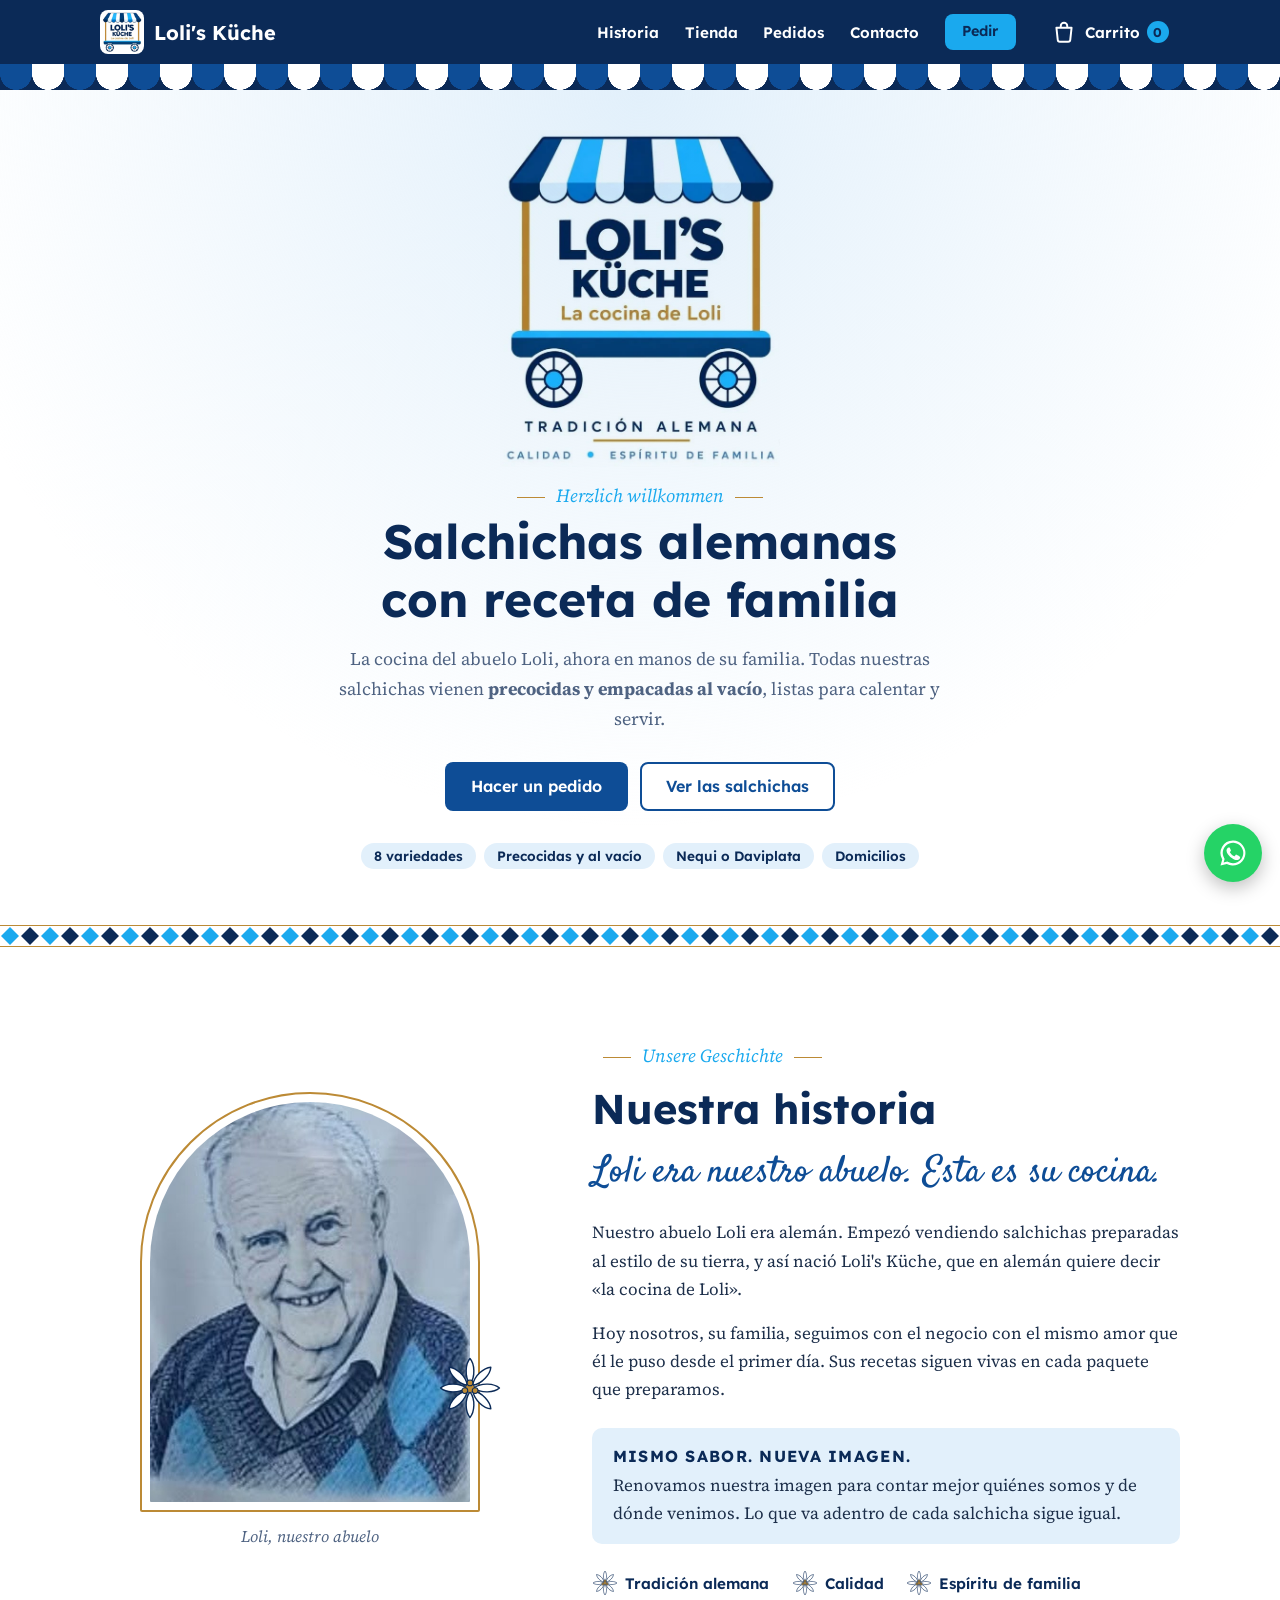
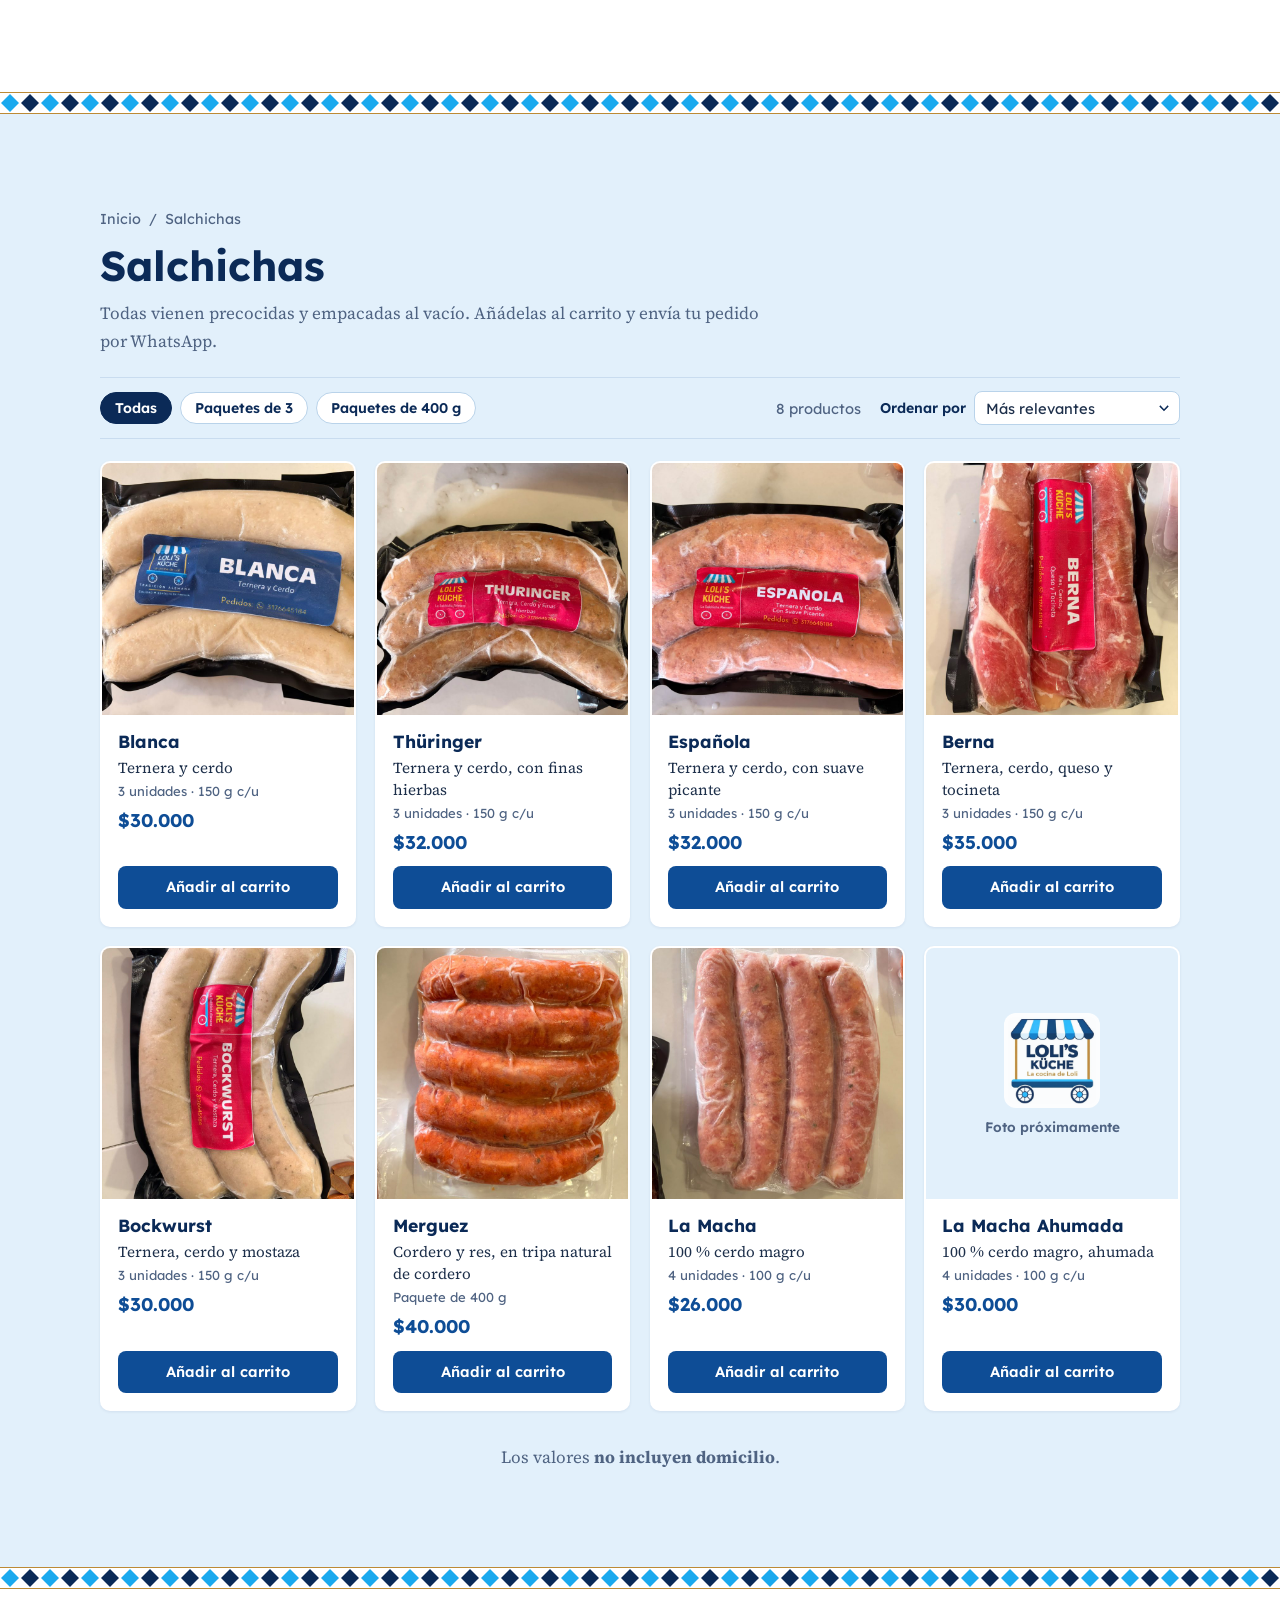
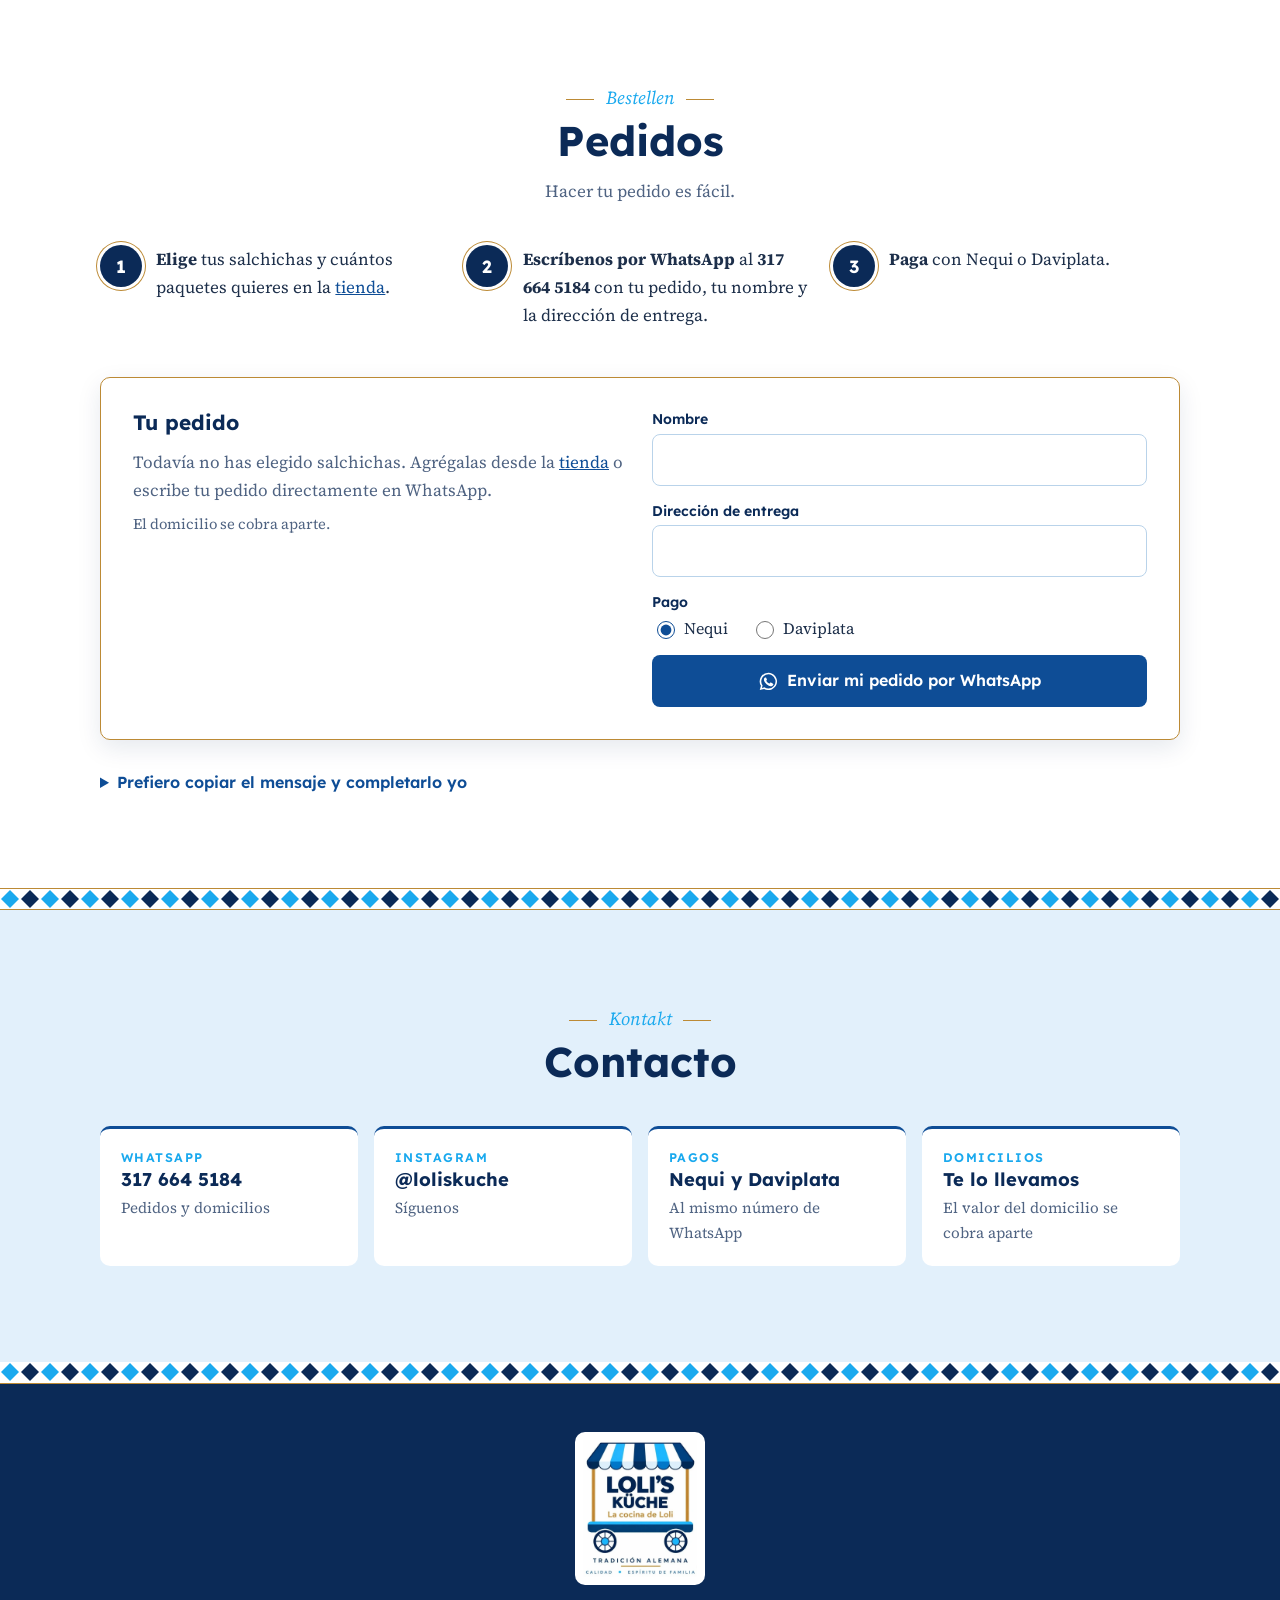
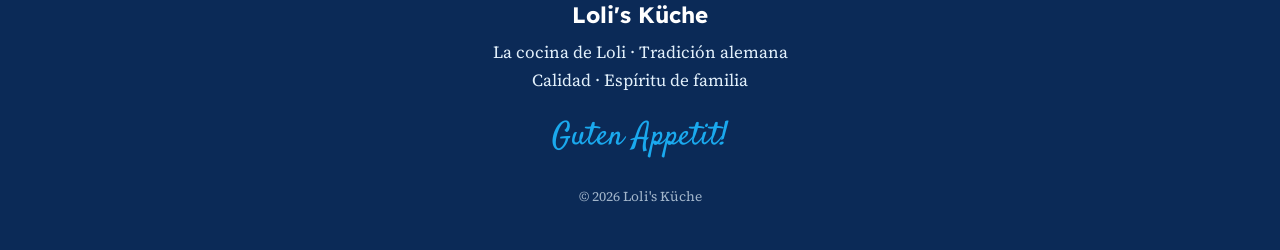
==== commit d4feddc5: "Loli's Küche: tienda con fotos al estilo tienda en línea El menú de texto pasa a ser una cuadrícula " ====
--- a/paginas-web/lolis-kuche/index.html
+++ b/paginas-web/lolis-kuche/index.html
@@ -39,12 +39,17 @@
         <img src="logo-mark.png" alt="" class="brand__logo" width="44" height="44" data-fallback="hide">
         <span class="brand__name">Loli's Küche</span>
       </a>
+      <a href="#pedidos" class="cart-link" id="cartLink" aria-label="Tu carrito: 0 artículos">
+        <svg aria-hidden="true" viewBox="0 0 24 24"><path fill="none" stroke="currentColor" stroke-width="1.8" stroke-linecap="round" stroke-linejoin="round" d="M5 8h14l-1.2 11.1a2 2 0 0 1-2 1.9H8.2a2 2 0 0 1-2-1.9L5 8Zm4 0V6.5a3 3 0 0 1 6 0V8"/></svg>
+        <span class="cart-link__text">Carrito</span>
+        <span class="cart-link__count" id="cartCount">0</span>
+      </a>
       <button class="topbar__toggle" id="navToggle" aria-expanded="false" aria-controls="navMenu" aria-label="Abrir menú">
         <span></span><span></span><span></span>
       </button>
       <nav class="topbar__nav" id="navMenu" aria-label="Principal">
         <a href="#nuestra-historia">Historia</a>
-        <a href="#menu">Menú</a>
+        <a href="#tienda">Tienda</a>
         <a href="#pedidos">Pedidos</a>
         <a href="#contacto">Contacto</a>
         <a href="#pedidos" class="btn btn--sky btn--sm">Pedir</a>
@@ -67,7 +72,7 @@
         <p class="hero__lead">La cocina del abuelo Loli, ahora en manos de su familia. Todas nuestras salchichas vienen <strong>precocidas y empacadas al vacío</strong>, listas para calentar y servir.</p>
         <div class="hero__actions">
           <a href="#pedidos" class="btn btn--blue">Hacer un pedido</a>
-          <a href="#menu" class="btn btn--ghost">Ver el menú</a>
+          <a href="#tienda" class="btn btn--ghost">Ver las salchichas</a>
         </div>
         <ul class="badges">
           <li>8 variedades</li>
@@ -118,122 +123,195 @@
 
     <div class="rauten" aria-hidden="true"></div>
 
-    <!-- ============ MENÚ ============ -->
-    <section class="section section--pale" id="menu">
+    <!-- ============ TIENDA ============ -->
+    <section class="section section--pale" id="tienda">
       <div class="wrap">
-        <header class="section__head">
-          <p class="eyebrow">Speisekarte</p>
-          <h2 class="section__title">Menú</h2>
-          <p class="section__sub">Todas nuestras salchichas vienen precocidas y empacadas al vacío. Usa los botones + y − para armar tu pedido.</p>
+        <nav class="crumbs" aria-label="Ruta"><a href="#inicio">Inicio</a><span aria-hidden="true">/</span><span>Salchichas</span></nav>
+        <header class="shop__head">
+          <div>
+            <h2 class="section__title">Salchichas</h2>
+            <p class="shop__sub">Todas vienen precocidas y empacadas al vacío. Añádelas al carrito y envía tu pedido por WhatsApp.</p>
+          </div>
         </header>
 
-        <div class="menu-group">
-          <h3 class="menu-group__title">Paquetes de 400 g <span>unidades de 100 g</span></h3>
-          <ul class="menu-list">
-            <li class="item" data-name="La Macha" data-price="26000">
-              <div class="item__info">
-                <h4>La Macha</h4>
-                <p>100 % cerdo magro · 4 unidades</p>
-              </div>
-              <p class="item__price">$26.000</p>
-              <div class="qty" role="group" aria-label="Cantidad de La Macha">
-                <button type="button" class="qty__btn" data-step="-1" aria-label="Quitar un paquete de La Macha">−</button>
-                <output class="qty__val">0</output>
-                <button type="button" class="qty__btn" data-step="1" aria-label="Agregar un paquete de La Macha">+</button>
-              </div>
-            </li>
-            <li class="item" data-name="La Macha Ahumada" data-price="30000">
-              <div class="item__info">
-                <h4>La Macha Ahumada</h4>
-                <p>100 % cerdo magro, ahumada · 4 unidades</p>
-              </div>
-              <p class="item__price">$30.000</p>
-              <div class="qty" role="group" aria-label="Cantidad de La Macha Ahumada">
-                <button type="button" class="qty__btn" data-step="-1" aria-label="Quitar un paquete de La Macha Ahumada">−</button>
-                <output class="qty__val">0</output>
-                <button type="button" class="qty__btn" data-step="1" aria-label="Agregar un paquete de La Macha Ahumada">+</button>
-              </div>
-            </li>
-            <li class="item" data-name="Merguez" data-price="40000">
-              <div class="item__info">
-                <h4>Merguez</h4>
-                <p>Cordero y res, en tripa natural de cordero · 400 g</p>
-              </div>
-              <p class="item__price">$40.000</p>
-              <div class="qty" role="group" aria-label="Cantidad de Merguez">
-                <button type="button" class="qty__btn" data-step="-1" aria-label="Quitar un paquete de Merguez">−</button>
-                <output class="qty__val">0</output>
-                <button type="button" class="qty__btn" data-step="1" aria-label="Agregar un paquete de Merguez">+</button>
-              </div>
-            </li>
-          </ul>
-        </div>
-
-        <div class="menu-group">
-          <h3 class="menu-group__title">Paquetes de 3 unidades <span>unidades de 150 g</span></h3>
-          <ul class="menu-list">
-            <li class="item" data-name="Berna" data-price="35000">
-              <div class="item__info">
-                <h4>Berna</h4>
-                <p>Ternera, cerdo, queso y tocineta</p>
-              </div>
-              <p class="item__price">$35.000</p>
-              <div class="qty" role="group" aria-label="Cantidad de Berna">
-                <button type="button" class="qty__btn" data-step="-1" aria-label="Quitar un paquete de Berna">−</button>
-                <output class="qty__val">0</output>
-                <button type="button" class="qty__btn" data-step="1" aria-label="Agregar un paquete de Berna">+</button>
-              </div>
-            </li>
-            <li class="item" data-name="Blanca" data-price="30000">
-              <div class="item__info">
-                <h4>Blanca</h4>
-                <p>Ternera y cerdo</p>
-              </div>
-              <p class="item__price">$30.000</p>
-              <div class="qty" role="group" aria-label="Cantidad de Blanca">
-                <button type="button" class="qty__btn" data-step="-1" aria-label="Quitar un paquete de Blanca">−</button>
-                <output class="qty__val">0</output>
-                <button type="button" class="qty__btn" data-step="1" aria-label="Agregar un paquete de Blanca">+</button>
-              </div>
-            </li>
-            <li class="item" data-name="Thüringer" data-price="32000">
-              <div class="item__info">
-                <h4>Thüringer</h4>
-                <p>Ternera y cerdo, con finas hierbas</p>
-              </div>
-              <p class="item__price">$32.000</p>
-              <div class="qty" role="group" aria-label="Cantidad de Thüringer">
-                <button type="button" class="qty__btn" data-step="-1" aria-label="Quitar un paquete de Thüringer">−</button>
-                <output class="qty__val">0</output>
-                <button type="button" class="qty__btn" data-step="1" aria-label="Agregar un paquete de Thüringer">+</button>
-              </div>
-            </li>
-            <li class="item" data-name="Española" data-price="32000">
-              <div class="item__info">
-                <h4>Española</h4>
-                <p>Ternera y cerdo, con suave picante</p>
-              </div>
-              <p class="item__price">$32.000</p>
-              <div class="qty" role="group" aria-label="Cantidad de Española">
-                <button type="button" class="qty__btn" data-step="-1" aria-label="Quitar un paquete de Española">−</button>
-                <output class="qty__val">0</output>
-                <button type="button" class="qty__btn" data-step="1" aria-label="Agregar un paquete de Española">+</button>
-              </div>
-            </li>
-            <li class="item" data-name="Bockwurst" data-price="30000">
-              <div class="item__info">
-                <h4>Bockwurst</h4>
-                <p>Ternera, cerdo y mostaza</p>
-              </div>
-              <p class="item__price">$30.000</p>
-              <div class="qty" role="group" aria-label="Cantidad de Bockwurst">
-                <button type="button" class="qty__btn" data-step="-1" aria-label="Quitar un paquete de Bockwurst">−</button>
-                <output class="qty__val">0</output>
-                <button type="button" class="qty__btn" data-step="1" aria-label="Agregar un paquete de Bockwurst">+</button>
-              </div>
-            </li>
-          </ul>
-        </div>
+        <div class="shop__bar">
+          <div class="chips" role="group" aria-label="Filtrar por presentación">
+            <button type="button" class="chip is-active" data-filter="all" aria-pressed="true">Todas</button>
+            <button type="button" class="chip" data-filter="3" aria-pressed="false">Paquetes de 3</button>
+            <button type="button" class="chip" data-filter="400" aria-pressed="false">Paquetes de 400 g</button>
+          </div>
+          <div class="shop__tools">
+            <p class="shop__count" id="shopCount" aria-live="polite">8 productos</p>
+            <label class="sort">
+              <span>Ordenar por</span>
+              <select id="sortBy">
+                <option value="relevance">Más relevantes</option>
+                <option value="price-asc">Precio, menor a mayor</option>
+                <option value="price-desc">Precio, mayor a menor</option>
+                <option value="az">Alfabéticamente, A-Z</option>
+                <option value="za">Alfabéticamente, Z-A</option>
+              </select>
+            </label>
+          </div>
+        </div>
+
+        <ul class="grid" id="productGrid">
+            <li class="item card" data-name="Blanca" data-price="30000" data-group="3" data-order="0">
+              <div class="card__media">
+                <img src="fotos/blanca.jpg" alt="Paquete al vacío con 3 salchichas Blanca" width="800" height="800" loading="lazy">
+              </div>
+              <div class="card__body">
+                <h3 class="card__title">Blanca</h3>
+                <p class="card__desc">Ternera y cerdo</p>
+                <p class="card__meta">3 unidades · 150 g c/u</p>
+                <p class="card__price">$30.000</p>
+              </div>
+              <div class="card__actions">
+                <button type="button" class="btn btn--blue btn--block card__add">Añadir al carrito</button>
+                <div class="qty" role="group" aria-label="Cantidad de Blanca" hidden>
+                  <button type="button" class="qty__btn" data-step="-1" aria-label="Quitar un paquete de Blanca">−</button>
+                  <output class="qty__val">0</output>
+                  <button type="button" class="qty__btn" data-step="1" aria-label="Agregar un paquete de Blanca">+</button>
+                </div>
+              </div>
+            </li>
+            <li class="item card" data-name="Thüringer" data-price="32000" data-group="3" data-order="1">
+              <div class="card__media">
+                <img src="fotos/thuringer.jpg" alt="Paquete al vacío con 3 salchichas Thüringer" width="800" height="800" loading="lazy">
+              </div>
+              <div class="card__body">
+                <h3 class="card__title">Thüringer</h3>
+                <p class="card__desc">Ternera y cerdo, con finas hierbas</p>
+                <p class="card__meta">3 unidades · 150 g c/u</p>
+                <p class="card__price">$32.000</p>
+              </div>
+              <div class="card__actions">
+                <button type="button" class="btn btn--blue btn--block card__add">Añadir al carrito</button>
+                <div class="qty" role="group" aria-label="Cantidad de Thüringer" hidden>
+                  <button type="button" class="qty__btn" data-step="-1" aria-label="Quitar un paquete de Thüringer">−</button>
+                  <output class="qty__val">0</output>
+                  <button type="button" class="qty__btn" data-step="1" aria-label="Agregar un paquete de Thüringer">+</button>
+                </div>
+              </div>
+            </li>
+            <li class="item card" data-name="Española" data-price="32000" data-group="3" data-order="2">
+              <div class="card__media">
+                <img src="fotos/espanola.jpg" alt="Paquete al vacío con 3 salchichas Española" width="800" height="800" loading="lazy">
+              </div>
+              <div class="card__body">
+                <h3 class="card__title">Española</h3>
+                <p class="card__desc">Ternera y cerdo, con suave picante</p>
+                <p class="card__meta">3 unidades · 150 g c/u</p>
+                <p class="card__price">$32.000</p>
+              </div>
+              <div class="card__actions">
+                <button type="button" class="btn btn--blue btn--block card__add">Añadir al carrito</button>
+                <div class="qty" role="group" aria-label="Cantidad de Española" hidden>
+                  <button type="button" class="qty__btn" data-step="-1" aria-label="Quitar un paquete de Española">−</button>
+                  <output class="qty__val">0</output>
+                  <button type="button" class="qty__btn" data-step="1" aria-label="Agregar un paquete de Española">+</button>
+                </div>
+              </div>
+            </li>
+            <li class="item card" data-name="Berna" data-price="35000" data-group="3" data-order="3">
+              <div class="card__media">
+                <img src="fotos/berna.jpg" alt="Paquete al vacío con 3 salchichas Berna envueltas en tocineta" width="800" height="800" loading="lazy">
+              </div>
+              <div class="card__body">
+                <h3 class="card__title">Berna</h3>
+                <p class="card__desc">Ternera, cerdo, queso y tocineta</p>
+                <p class="card__meta">3 unidades · 150 g c/u</p>
+                <p class="card__price">$35.000</p>
+              </div>
+              <div class="card__actions">
+                <button type="button" class="btn btn--blue btn--block card__add">Añadir al carrito</button>
+                <div class="qty" role="group" aria-label="Cantidad de Berna" hidden>
+                  <button type="button" class="qty__btn" data-step="-1" aria-label="Quitar un paquete de Berna">−</button>
+                  <output class="qty__val">0</output>
+                  <button type="button" class="qty__btn" data-step="1" aria-label="Agregar un paquete de Berna">+</button>
+                </div>
+              </div>
+            </li>
+            <li class="item card" data-name="Bockwurst" data-price="30000" data-group="3" data-order="4">
+              <div class="card__media">
+                <img src="fotos/bockwurst.jpg" alt="Paquete al vacío con 3 salchichas Bockwurst" width="800" height="800" loading="lazy">
+              </div>
+              <div class="card__body">
+                <h3 class="card__title">Bockwurst</h3>
+                <p class="card__desc">Ternera, cerdo y mostaza</p>
+                <p class="card__meta">3 unidades · 150 g c/u</p>
+                <p class="card__price">$30.000</p>
+              </div>
+              <div class="card__actions">
+                <button type="button" class="btn btn--blue btn--block card__add">Añadir al carrito</button>
+                <div class="qty" role="group" aria-label="Cantidad de Bockwurst" hidden>
+                  <button type="button" class="qty__btn" data-step="-1" aria-label="Quitar un paquete de Bockwurst">−</button>
+                  <output class="qty__val">0</output>
+                  <button type="button" class="qty__btn" data-step="1" aria-label="Agregar un paquete de Bockwurst">+</button>
+                </div>
+              </div>
+            </li>
+            <li class="item card" data-name="Merguez" data-price="40000" data-group="400" data-order="5">
+              <div class="card__media">
+                <img src="fotos/merguez.jpg" alt="Paquete al vacío con salchichas Merguez" width="800" height="800" loading="lazy">
+              </div>
+              <div class="card__body">
+                <h3 class="card__title">Merguez</h3>
+                <p class="card__desc">Cordero y res, en tripa natural de cordero</p>
+                <p class="card__meta">Paquete de 400 g</p>
+                <p class="card__price">$40.000</p>
+              </div>
+              <div class="card__actions">
+                <button type="button" class="btn btn--blue btn--block card__add">Añadir al carrito</button>
+                <div class="qty" role="group" aria-label="Cantidad de Merguez" hidden>
+                  <button type="button" class="qty__btn" data-step="-1" aria-label="Quitar un paquete de Merguez">−</button>
+                  <output class="qty__val">0</output>
+                  <button type="button" class="qty__btn" data-step="1" aria-label="Agregar un paquete de Merguez">+</button>
+                </div>
+              </div>
+            </li>
+            <li class="item card" data-name="La Macha" data-price="26000" data-group="400" data-order="6">
+              <div class="card__media">
+                <img src="fotos/la-macha.jpg" alt="Paquete al vacío con 4 salchichas La Macha" width="800" height="800" loading="lazy">
+              </div>
+              <div class="card__body">
+                <h3 class="card__title">La Macha</h3>
+                <p class="card__desc">100 % cerdo magro</p>
+                <p class="card__meta">4 unidades · 100 g c/u</p>
+                <p class="card__price">$26.000</p>
+              </div>
+              <div class="card__actions">
+                <button type="button" class="btn btn--blue btn--block card__add">Añadir al carrito</button>
+                <div class="qty" role="group" aria-label="Cantidad de La Macha" hidden>
+                  <button type="button" class="qty__btn" data-step="-1" aria-label="Quitar un paquete de La Macha">−</button>
+                  <output class="qty__val">0</output>
+                  <button type="button" class="qty__btn" data-step="1" aria-label="Agregar un paquete de La Macha">+</button>
+                </div>
+              </div>
+            </li>
+            <li class="item card" data-name="La Macha Ahumada" data-price="30000" data-group="400" data-order="7">
+              <div class="card__media">
+                <div class="card__nophoto">
+                  <img src="logo-mark.png" alt="" width="256" height="256" loading="lazy">
+                  <span>Foto próximamente</span>
+                </div>
+              </div>
+              <div class="card__body">
+                <h3 class="card__title">La Macha Ahumada</h3>
+                <p class="card__desc">100 % cerdo magro, ahumada</p>
+                <p class="card__meta">4 unidades · 100 g c/u</p>
+                <p class="card__price">$30.000</p>
+              </div>
+              <div class="card__actions">
+                <button type="button" class="btn btn--blue btn--block card__add">Añadir al carrito</button>
+                <div class="qty" role="group" aria-label="Cantidad de La Macha Ahumada" hidden>
+                  <button type="button" class="qty__btn" data-step="-1" aria-label="Quitar un paquete de La Macha Ahumada">−</button>
+                  <output class="qty__val">0</output>
+                  <button type="button" class="qty__btn" data-step="1" aria-label="Agregar un paquete de La Macha Ahumada">+</button>
+                </div>
+              </div>
+            </li>
+        </ul>
 
         <p class="note">Los valores <strong>no incluyen domicilio</strong>.</p>
       </div>
@@ -251,7 +329,7 @@
         </header>
 
         <ol class="steps">
-          <li><span class="steps__n">1</span><div><strong>Elige</strong> tus salchichas y cuántos paquetes quieres del <a href="#menu">menú</a>.</div></li>
+          <li><span class="steps__n">1</span><div><strong>Elige</strong> tus salchichas y cuántos paquetes quieres en la <a href="#tienda">tienda</a>.</div></li>
           <li><span class="steps__n">2</span><div><strong>Escríbenos por WhatsApp</strong> al <strong>317 664 5184</strong> con tu pedido, tu nombre y la dirección de entrega.</div></li>
           <li><span class="steps__n">3</span><div><strong>Paga</strong> con Nequi o Daviplata.</div></li>
         </ol>
@@ -260,7 +338,7 @@
           <div class="order__summary">
             <h3>Tu pedido</h3>
             <ul class="order__lines" id="orderLines"></ul>
-            <p class="order__empty" id="orderEmpty">Todavía no has elegido salchichas. Agrégalas desde el <a href="#menu">menú</a> o escribe tu pedido directamente en WhatsApp.</p>
+            <p class="order__empty" id="orderEmpty">Todavía no has elegido salchichas. Agrégalas desde la <a href="#tienda">tienda</a> o escribe tu pedido directamente en WhatsApp.</p>
             <p class="order__total" id="orderTotalRow" hidden>
               <span>Total productos</span><strong id="orderTotal">$0</strong>
             </p>
--- a/paginas-web/lolis-kuche/styles.css
+++ b/paginas-web/lolis-kuche/styles.css
@@ -64,13 +64,15 @@
 .topbar { position: sticky; top: 0; z-index: 50; }
 .topbar__inner {
   height: var(--bar-h);
-  display: flex; align-items: center; justify-content: space-between;
+  display: flex; align-items: center; gap: .5rem;
 }
 .topbar { background: var(--navy); }
 .brand { display: flex; align-items: center; gap: .6rem; text-decoration: none; color: var(--white); }
 .brand__logo { width: 44px; height: 44px; object-fit: contain; border-radius: 8px; background: var(--white); padding: 2px; }
 .brand__name { font: 700 1.25rem var(--font-title); }
-.topbar__nav { display: flex; align-items: center; gap: 1.6rem; }
+.topbar__nav { display: flex; align-items: center; gap: 1.6rem; margin-left: auto; order: 1; }
+.cart-link { order: 2; margin-left: 1rem; }
+.topbar__toggle { order: 3; }
 .topbar__nav a:not(.btn) {
   color: var(--white); text-decoration: none;
   font: 600 .95rem var(--font-title);
@@ -188,40 +190,93 @@
 .edelweiss { width: 26px; height: 26px; flex: none; }
 .edelweiss--lg { width: 72px; height: 72px; }
 
-/* ---------- Menú ---------- */
-.menu-group + .menu-group { margin-top: 2.5rem; }
-.menu-group__title {
-  display: flex; flex-wrap: wrap; align-items: baseline; gap: .3rem .8rem;
-  font-size: 1.25rem; padding-bottom: .6rem; margin-bottom: 1rem;
-  border-bottom: 1px solid var(--gold);
-}
-.menu-group__title span { font: italic 400 1rem var(--font-body); color: var(--muted); }
-
-.menu-list { list-style: none; padding: 0; margin: 0; display: grid; grid-template-columns: repeat(auto-fill, minmax(min(100%, 320px), 1fr)); gap: 1rem; }
-.item {
-  display: grid; grid-template-columns: minmax(0, 1fr) auto; grid-template-areas: "info price" "info qty";
-  gap: .4rem 1rem; align-items: center;
-  padding: 1.1rem 1.2rem;
-  background: var(--white); border-radius: var(--radius);
+/* ---------- Tienda (cuadrícula de productos) ---------- */
+.crumbs { display: flex; gap: .5rem; margin-bottom: .8rem; font: 400 .9rem var(--font-title); color: var(--muted); }
+.crumbs a { color: var(--muted); text-decoration: none; }
+.crumbs a:hover { color: var(--blue); text-decoration: underline; }
+.shop__head { margin-bottom: 1.4rem; }
+.shop__sub { margin: .5rem 0 0; max-width: 40em; color: var(--muted); }
+
+.shop__bar {
+  display: flex; flex-wrap: wrap; align-items: center; justify-content: space-between; gap: .8rem 1.5rem;
+  padding: .8rem 0; margin-bottom: 1.4rem;
+  border-block: 1px solid #c9dcef;
+}
+.chips { display: flex; flex-wrap: wrap; gap: .5rem; }
+.chip {
+  padding: .45em 1em; border-radius: 999px; cursor: pointer;
+  border: 1.5px solid #b9d3ea; background: var(--white); color: var(--navy);
+  font: 600 .88rem var(--font-title);
+  transition: background .2s, border-color .2s, color .2s;
+}
+.chip:hover { border-color: var(--blue); }
+.chip.is-active { background: var(--navy); border-color: var(--navy); color: var(--white); }
+.shop__tools { display: flex; flex-wrap: wrap; align-items: center; gap: .6rem 1.2rem; }
+.shop__count { margin: 0; font: 400 .92rem var(--font-title); color: var(--muted); }
+.sort { display: flex; align-items: center; gap: .5rem; font: 600 .88rem var(--font-title); color: var(--navy); }
+.sort select {
+  font: 400 .92rem var(--font-title); color: var(--text);
+  padding: .45em 2em .45em .7em; border: 1.5px solid #b9d3ea; border-radius: 8px; cursor: pointer;
+  background: var(--white) url("data:image/svg+xml,%3Csvg xmlns='http://www.w3.org/2000/svg' width='12' height='8'%3E%3Cpath d='M1 1l5 5 5-5' fill='none' stroke='%230B2A57' stroke-width='1.8'/%3E%3C/svg%3E") right .7em center / 10px no-repeat;
+  appearance: none;
+}
+
+.grid {
+  list-style: none; padding: 0; margin: 0;
+  display: grid; grid-template-columns: repeat(4, minmax(0, 1fr)); gap: 1.2rem;
+}
+.card {
+  display: flex; flex-direction: column;
+  background: var(--white); border-radius: var(--radius); overflow: hidden;
   border: 2px solid transparent;
-  transition: border-color .2s;
-}
-.item.is-picked { border-color: var(--sky); }
-.item__info { grid-area: info; }
-.item h4 { font-size: 1.15rem; }
-.item__info p { margin: .2rem 0 0; color: var(--muted); font-size: .98rem; }
-.item__price { grid-area: price; margin: 0; text-align: right; font: 700 1.1rem var(--font-title); color: var(--blue); font-variant-numeric: tabular-nums; }
-
-.qty { grid-area: qty; display: flex; align-items: center; gap: .3rem; justify-self: end; }
+  box-shadow: 0 1px 3px rgba(11, 42, 87, .08);
+  transition: border-color .2s, box-shadow .2s, transform .2s;
+}
+.card:hover { box-shadow: var(--shadow); transform: translateY(-3px); }
+.card.is-picked { border-color: var(--sky); }
+.card__media { aspect-ratio: 1; overflow: hidden; background: var(--pale); }
+.card__media > img { width: 100%; height: 100%; object-fit: cover; transition: transform .4s; }
+.card:hover .card__media > img { transform: scale(1.05); }
+.card__nophoto {
+  height: 100%; display: flex; flex-direction: column; align-items: center; justify-content: center; gap: .6rem;
+  font: 600 .85rem var(--font-title); color: var(--muted);
+}
+.card__nophoto img { width: 38%; border-radius: 12px; background: var(--white); padding: 4px; opacity: .9; }
+.card__body { flex: 1; padding: 1rem 1rem .4rem; }
+.card__title { font-size: 1.1rem; }
+.card__desc { margin: .3rem 0 0; font-size: .95rem; line-height: 1.45; color: var(--text); }
+.card__meta { margin: .25rem 0 0; font: 400 .82rem var(--font-title); color: var(--muted); }
+.card__price { margin: .6rem 0 0; font: 700 1.15rem var(--font-title); color: var(--blue); font-variant-numeric: tabular-nums; }
+.card__actions { padding: .4rem 1rem 1rem; }
+.card__add { padding-block: .75em; font-size: .92rem; }
+
+.qty { display: flex; align-items: center; justify-content: space-between; gap: .3rem; padding: .2rem; border: 2px solid var(--blue); border-radius: 8px; }
 .qty__btn {
-  width: 34px; height: 34px; border-radius: 50%;
-  border: 2px solid var(--blue); background: var(--white); color: var(--blue);
-  font: 700 1.1rem/1 var(--font-title); cursor: pointer;
+  width: 38px; height: 38px; border-radius: 6px;
+  border: 0; background: var(--pale); color: var(--blue);
+  font: 700 1.2rem/1 var(--font-title); cursor: pointer;
 }
 .qty__btn:hover { background: var(--blue); color: var(--white); }
-.qty__val { min-width: 1.6em; text-align: center; font: 700 1rem var(--font-title); color: var(--navy); font-variant-numeric: tabular-nums; }
+.qty__val { min-width: 1.6em; text-align: center; font: 700 1.05rem var(--font-title); color: var(--navy); font-variant-numeric: tabular-nums; }
 
 .note { text-align: center; margin: 2rem 0 0; color: var(--muted); }
+
+/* Carrito en el menú superior */
+.cart-link {
+  position: relative; display: flex; align-items: center; gap: .45rem;
+  padding: .45rem .7rem; border-radius: 8px;
+  color: var(--white); text-decoration: none; font: 600 .95rem var(--font-title);
+}
+.cart-link:hover { background: rgba(255, 255, 255, .1); }
+.cart-link svg { width: 26px; height: 26px; }
+.cart-link__count {
+  min-width: 22px; height: 22px; padding: 0 6px; border-radius: 999px;
+  display: grid; place-items: center;
+  background: var(--sky); color: var(--navy); font: 700 .8rem var(--font-title);
+  font-variant-numeric: tabular-nums;
+}
+.cart-link.bump .cart-link__count { animation: bump .35s ease; }
+@keyframes bump { 50% { transform: scale(1.35); } }
 
 /* ---------- Pedidos ---------- */
 .steps { list-style: none; padding: 0; margin: 0 0 3rem; display: grid; grid-template-columns: repeat(3, minmax(0, 1fr)); gap: 1.2rem; }
@@ -308,6 +363,9 @@
 }
 
 /* ---------- Responsive ---------- */
+@media (max-width: 1000px) {
+  .grid { grid-template-columns: repeat(3, minmax(0, 1fr)); }
+}
 @media (max-width: 900px) {
   .contact { grid-template-columns: repeat(2, minmax(0, 1fr)); }
 }
@@ -323,6 +381,8 @@
   .topbar__nav a:not(.btn) { padding: .85rem 0; border-bottom: 1px solid rgba(255, 255, 255, .12); }
   .topbar__nav .btn { margin-top: 1rem; }
   .topbar.is-open .awning { visibility: hidden; }
+  .cart-link { margin-left: auto; }
+  .grid { grid-template-columns: repeat(2, minmax(0, 1fr)); gap: .8rem; }
 
   .story, .order { grid-template-columns: minmax(0, 1fr); }
   .edelweiss.story__flower { right: -8px; }
@@ -330,7 +390,12 @@
 }
 @media (max-width: 480px) {
   .contact { grid-template-columns: minmax(0, 1fr); }
-  .item { grid-template-columns: minmax(0, 1fr); grid-template-areas: "info" "price" "qty"; }
-  .item__price { text-align: left; }
-  .qty { justify-self: start; }
-}
+  .cart-link__text { display: none; }
+  .card__body { padding: .8rem .8rem .3rem; }
+  .card__actions { padding: .3rem .8rem .8rem; }
+  .card__title { font-size: 1rem; }
+  .card__desc { font-size: .88rem; }
+  .card__add { font-size: .85rem; padding-inline: .5em; }
+  .qty__btn { width: 34px; height: 34px; }
+  .shop__tools { width: 100%; justify-content: space-between; }
+}
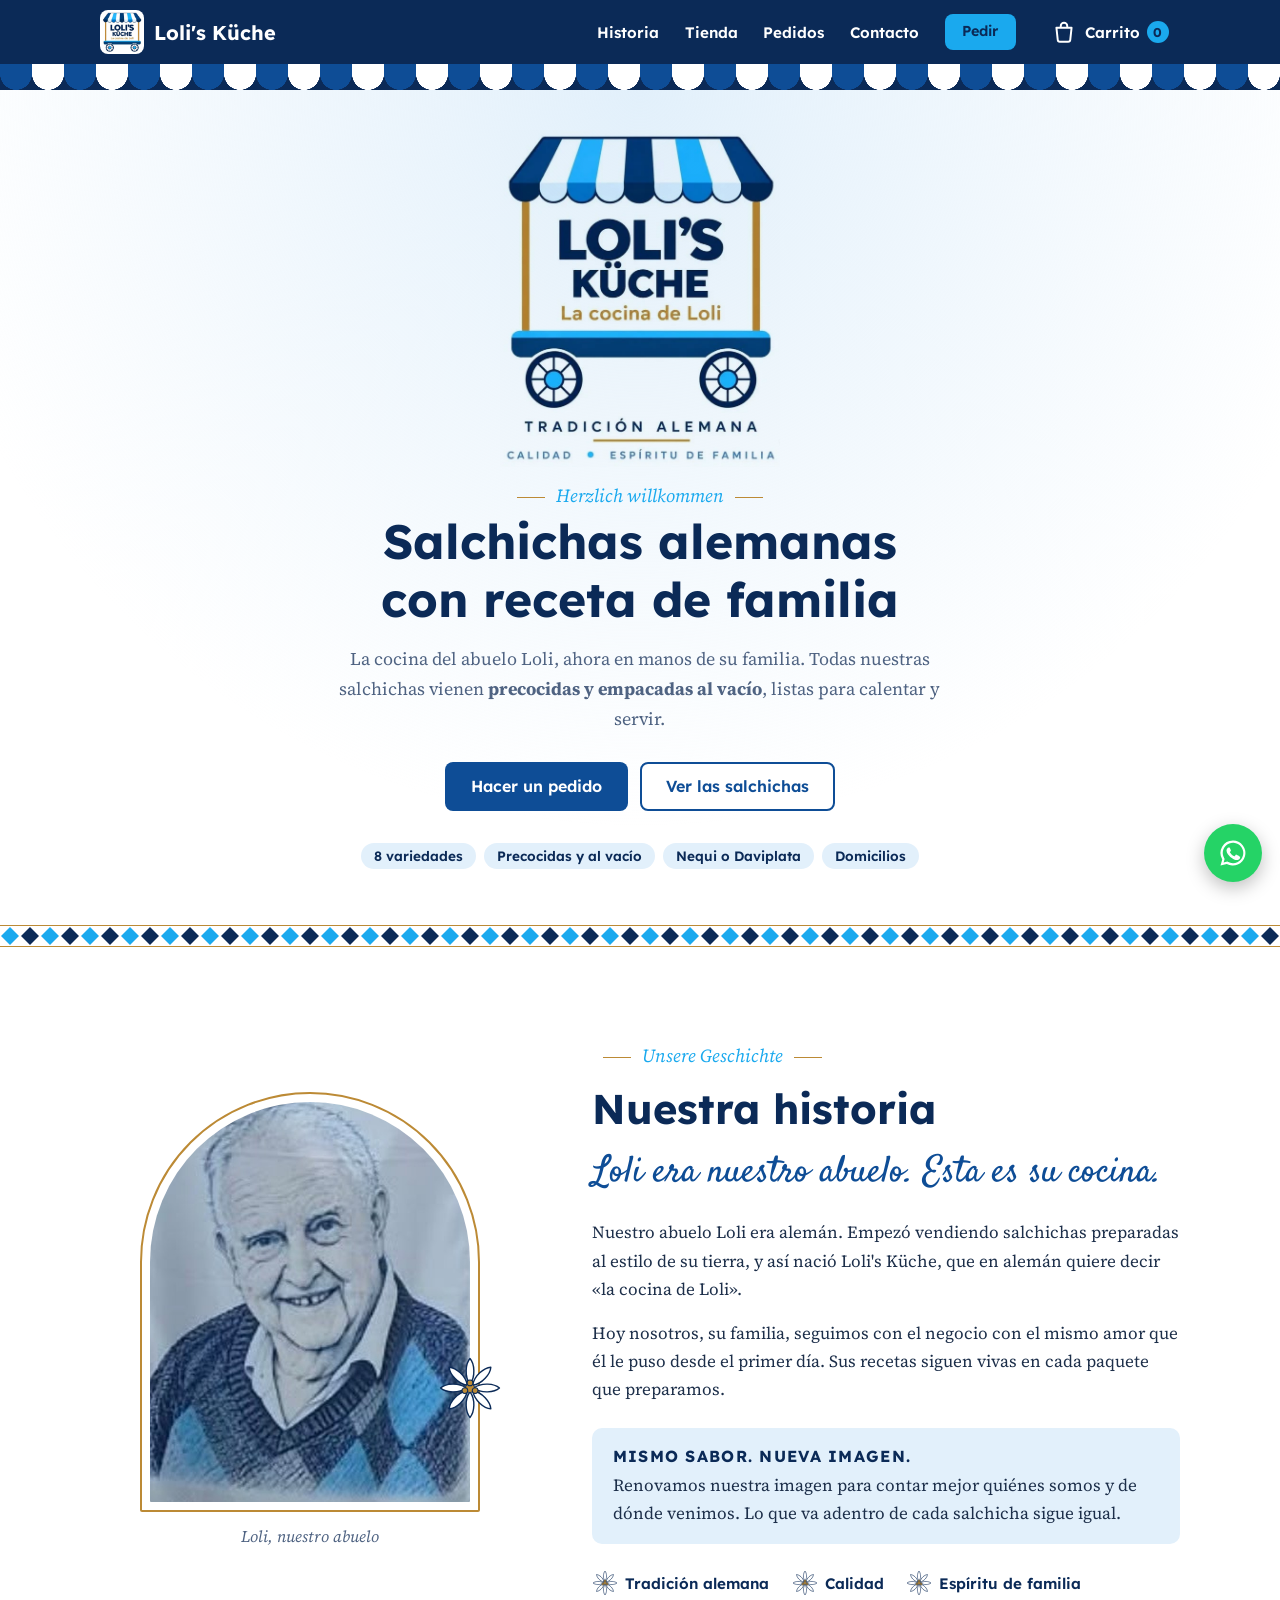
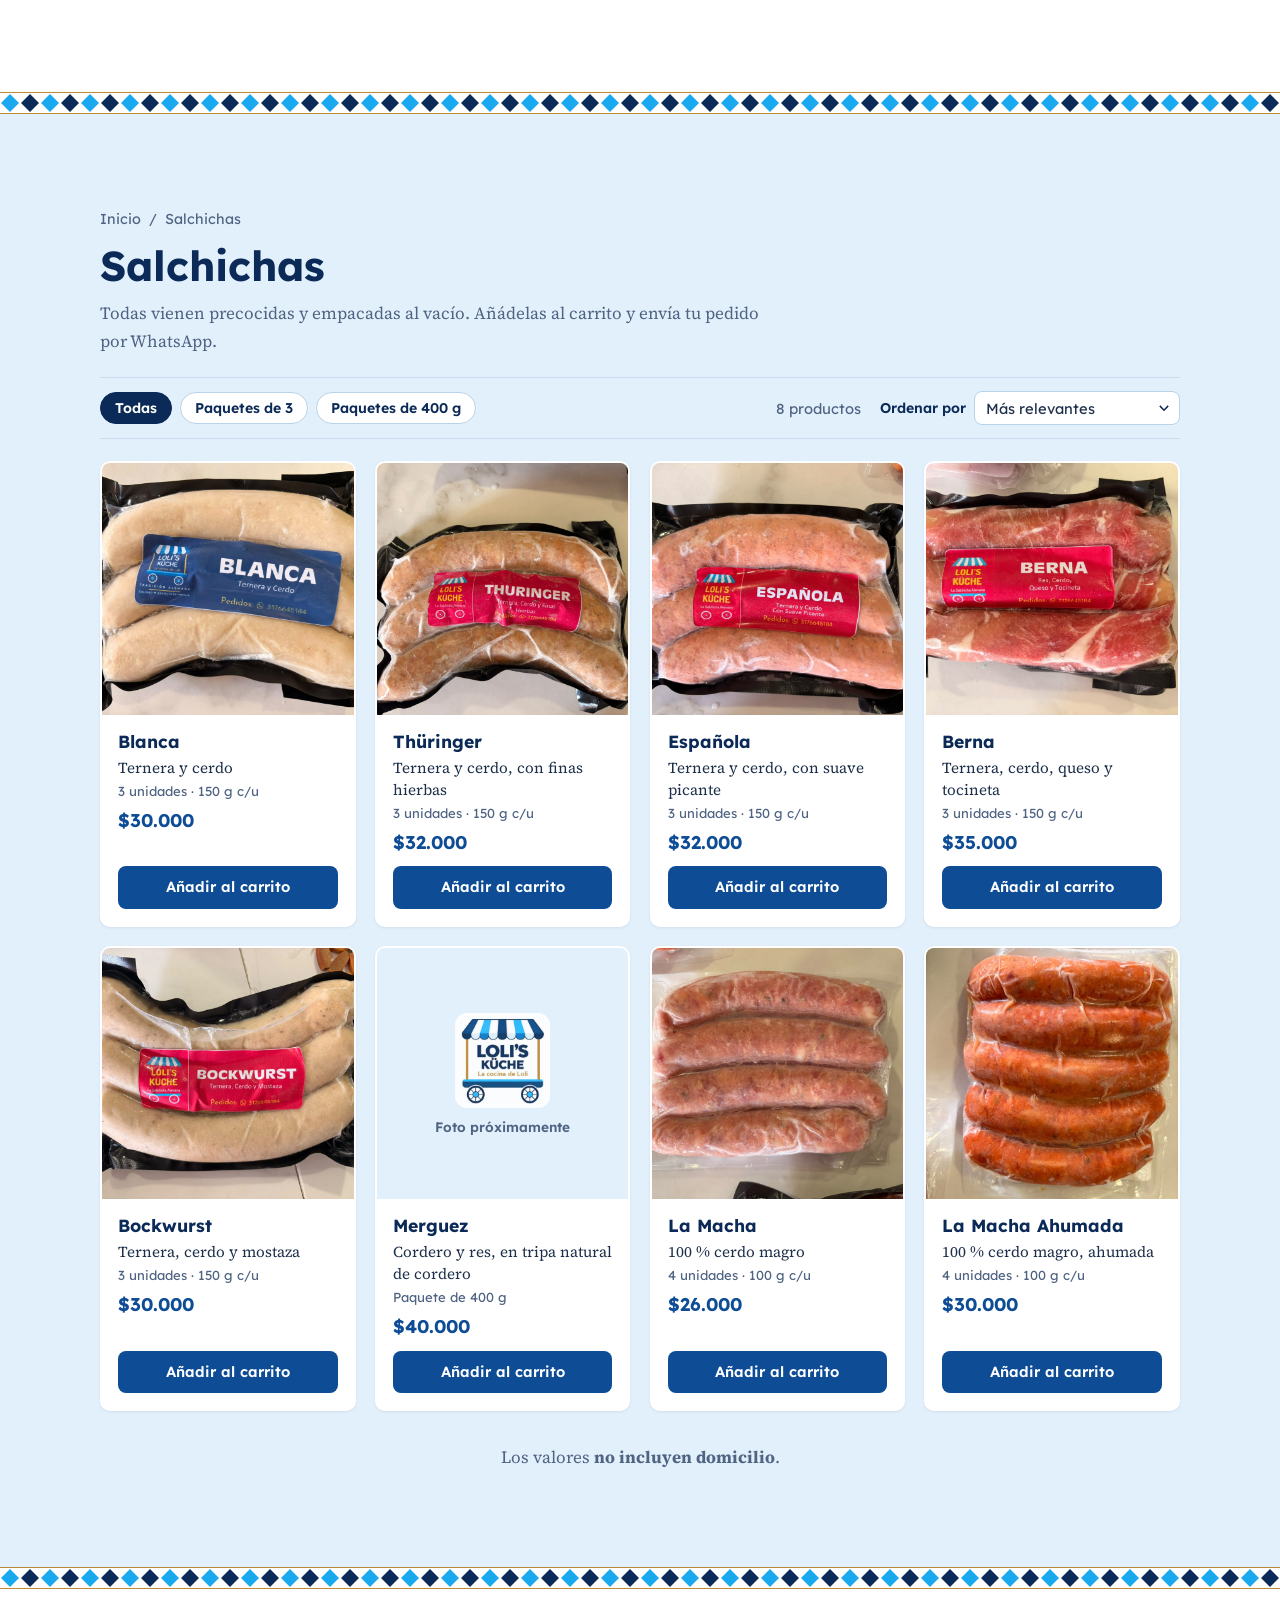
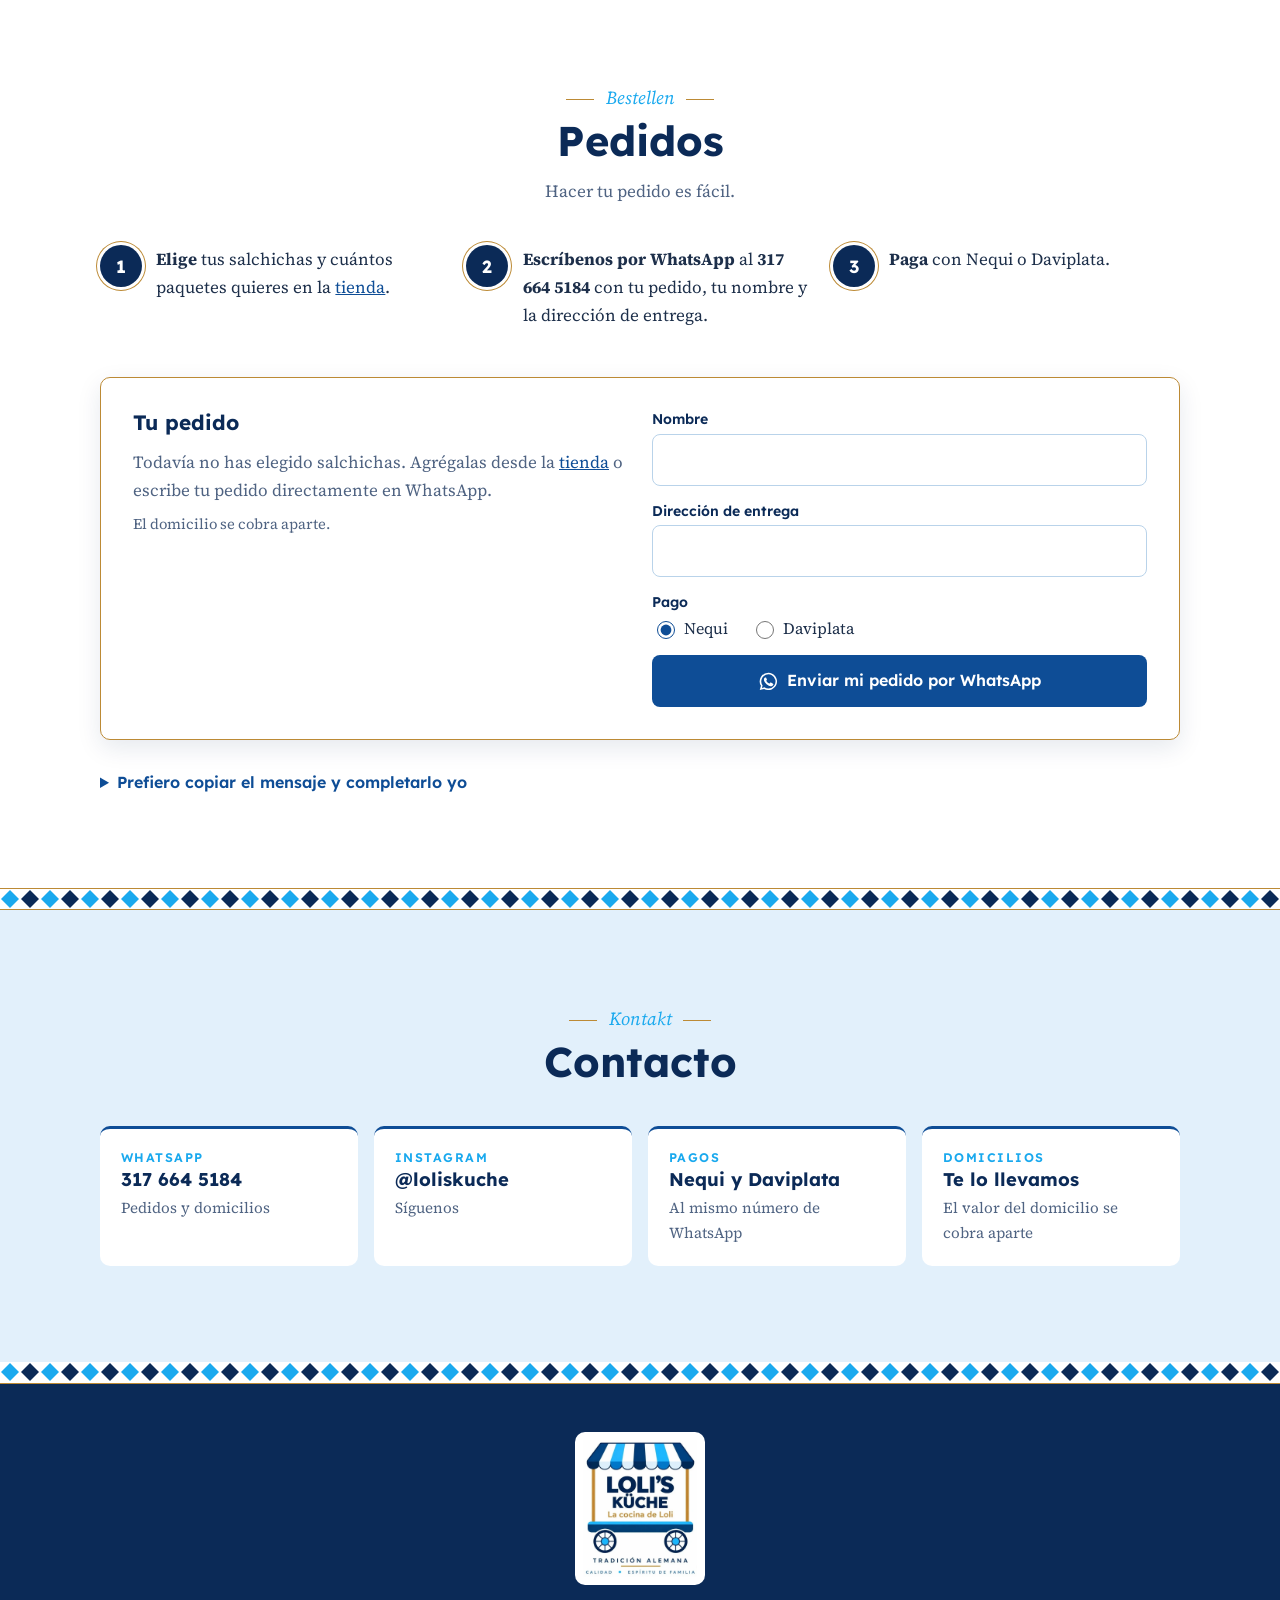
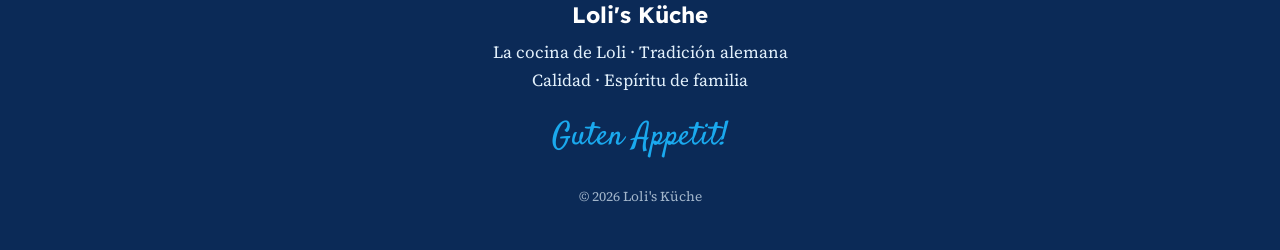
==== commit 0d7ceb54: "Loli's Küche: fotos en la misma dirección y La Macha Ahumada corregida Todas las fotos quedan con la" ====
--- a/paginas-web/lolis-kuche/index.html
+++ b/paginas-web/lolis-kuche/index.html
@@ -253,7 +253,10 @@
             </li>
             <li class="item card" data-name="Merguez" data-price="40000" data-group="400" data-order="5">
               <div class="card__media">
-                <img src="fotos/merguez.jpg" alt="Paquete al vacío con salchichas Merguez" width="800" height="800" loading="lazy">
+                <div class="card__nophoto">
+                  <img src="logo-mark.png" alt="" width="256" height="256" loading="lazy">
+                  <span>Foto próximamente</span>
+                </div>
               </div>
               <div class="card__body">
                 <h3 class="card__title">Merguez</h3>
@@ -291,10 +294,7 @@
             </li>
             <li class="item card" data-name="La Macha Ahumada" data-price="30000" data-group="400" data-order="7">
               <div class="card__media">
-                <div class="card__nophoto">
-                  <img src="logo-mark.png" alt="" width="256" height="256" loading="lazy">
-                  <span>Foto próximamente</span>
-                </div>
+                <img src="fotos/la-macha-ahumada.jpg" alt="Paquete al vacío con salchichas La Macha Ahumada" width="800" height="800" loading="lazy">
               </div>
               <div class="card__body">
                 <h3 class="card__title">La Macha Ahumada</h3>
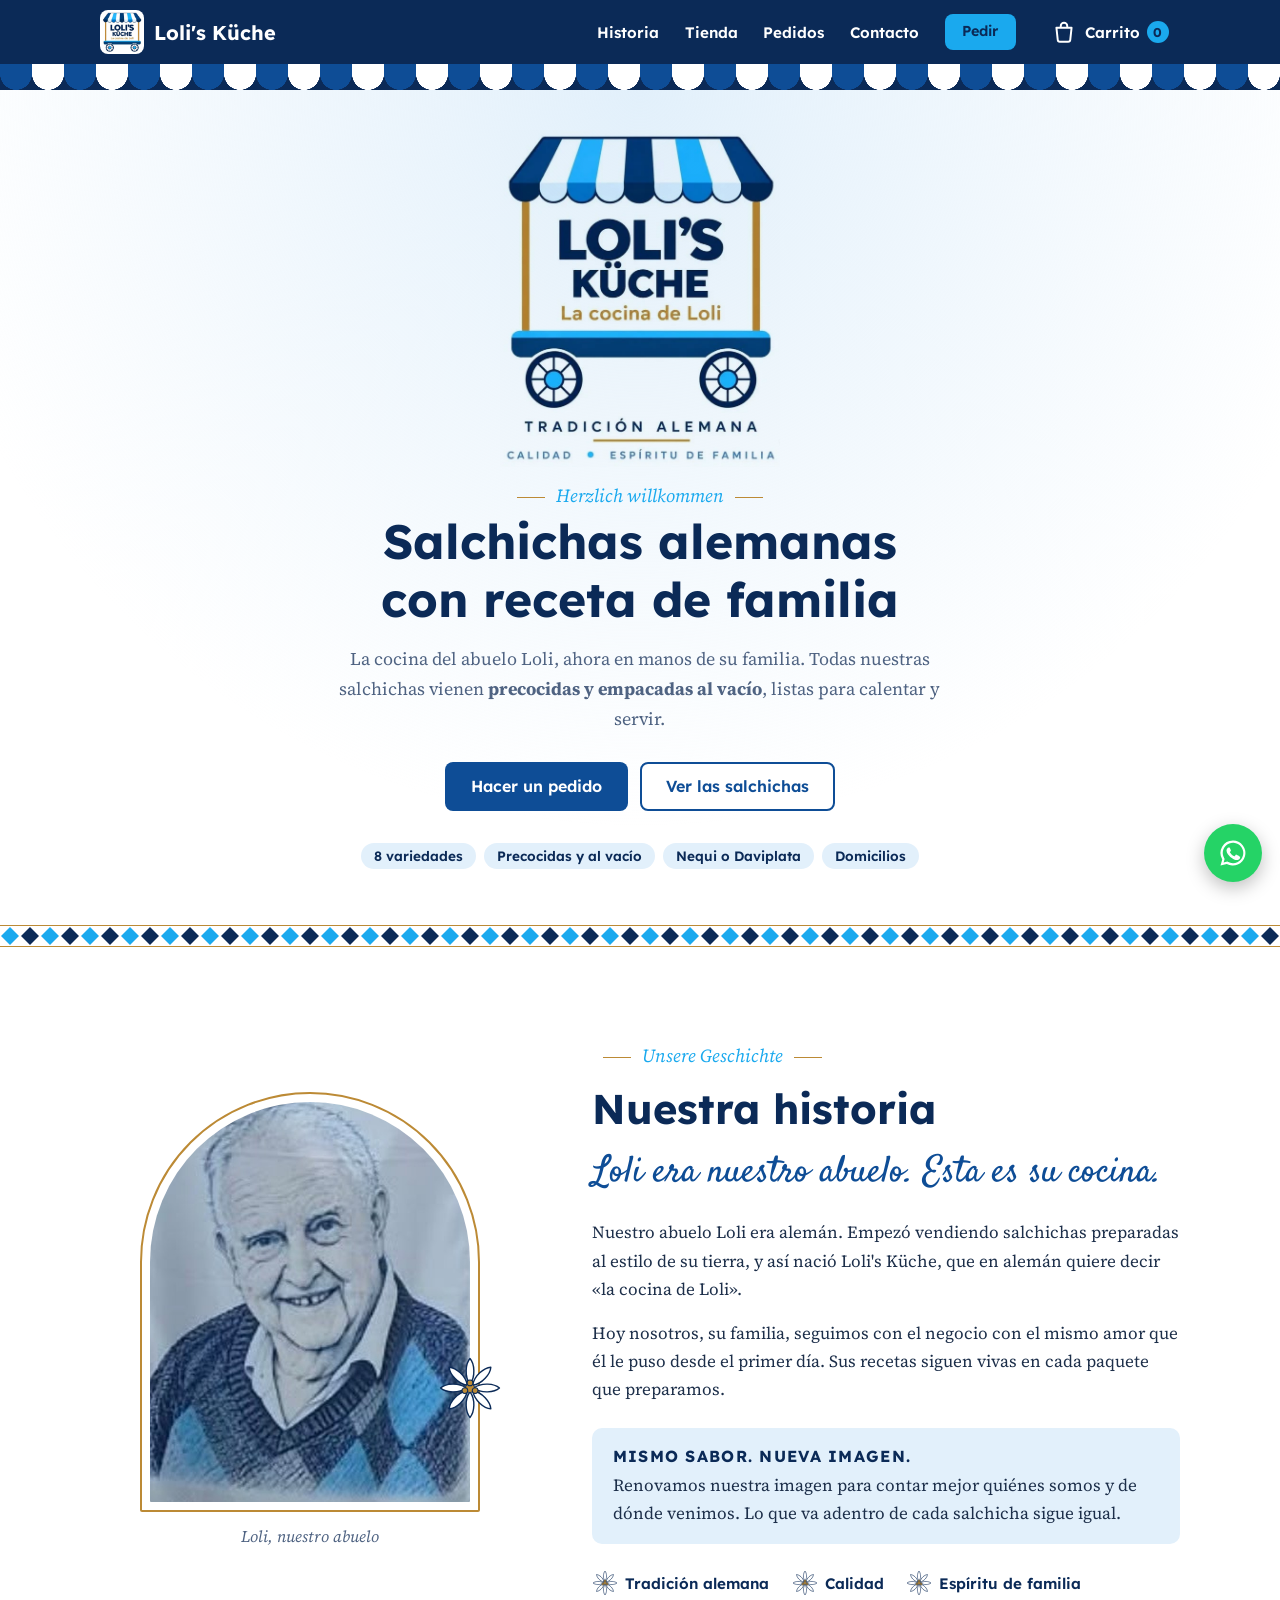
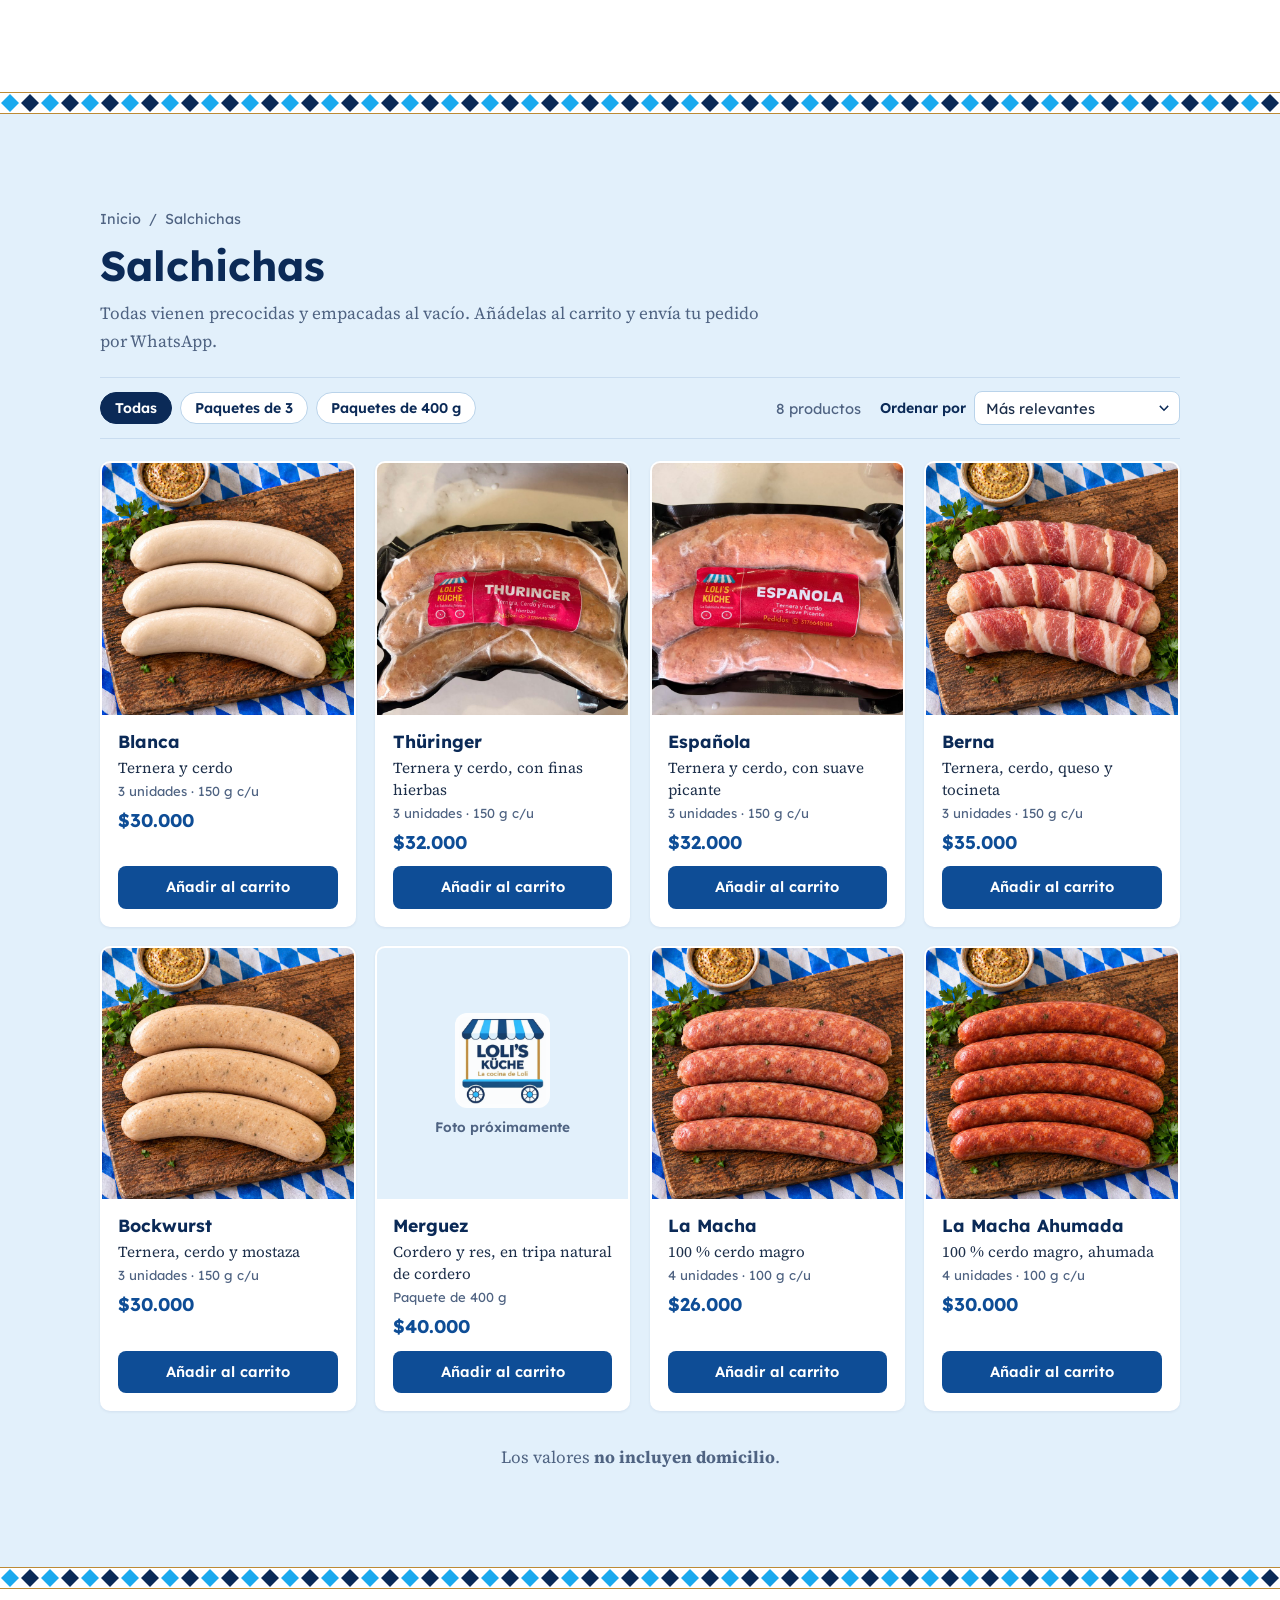
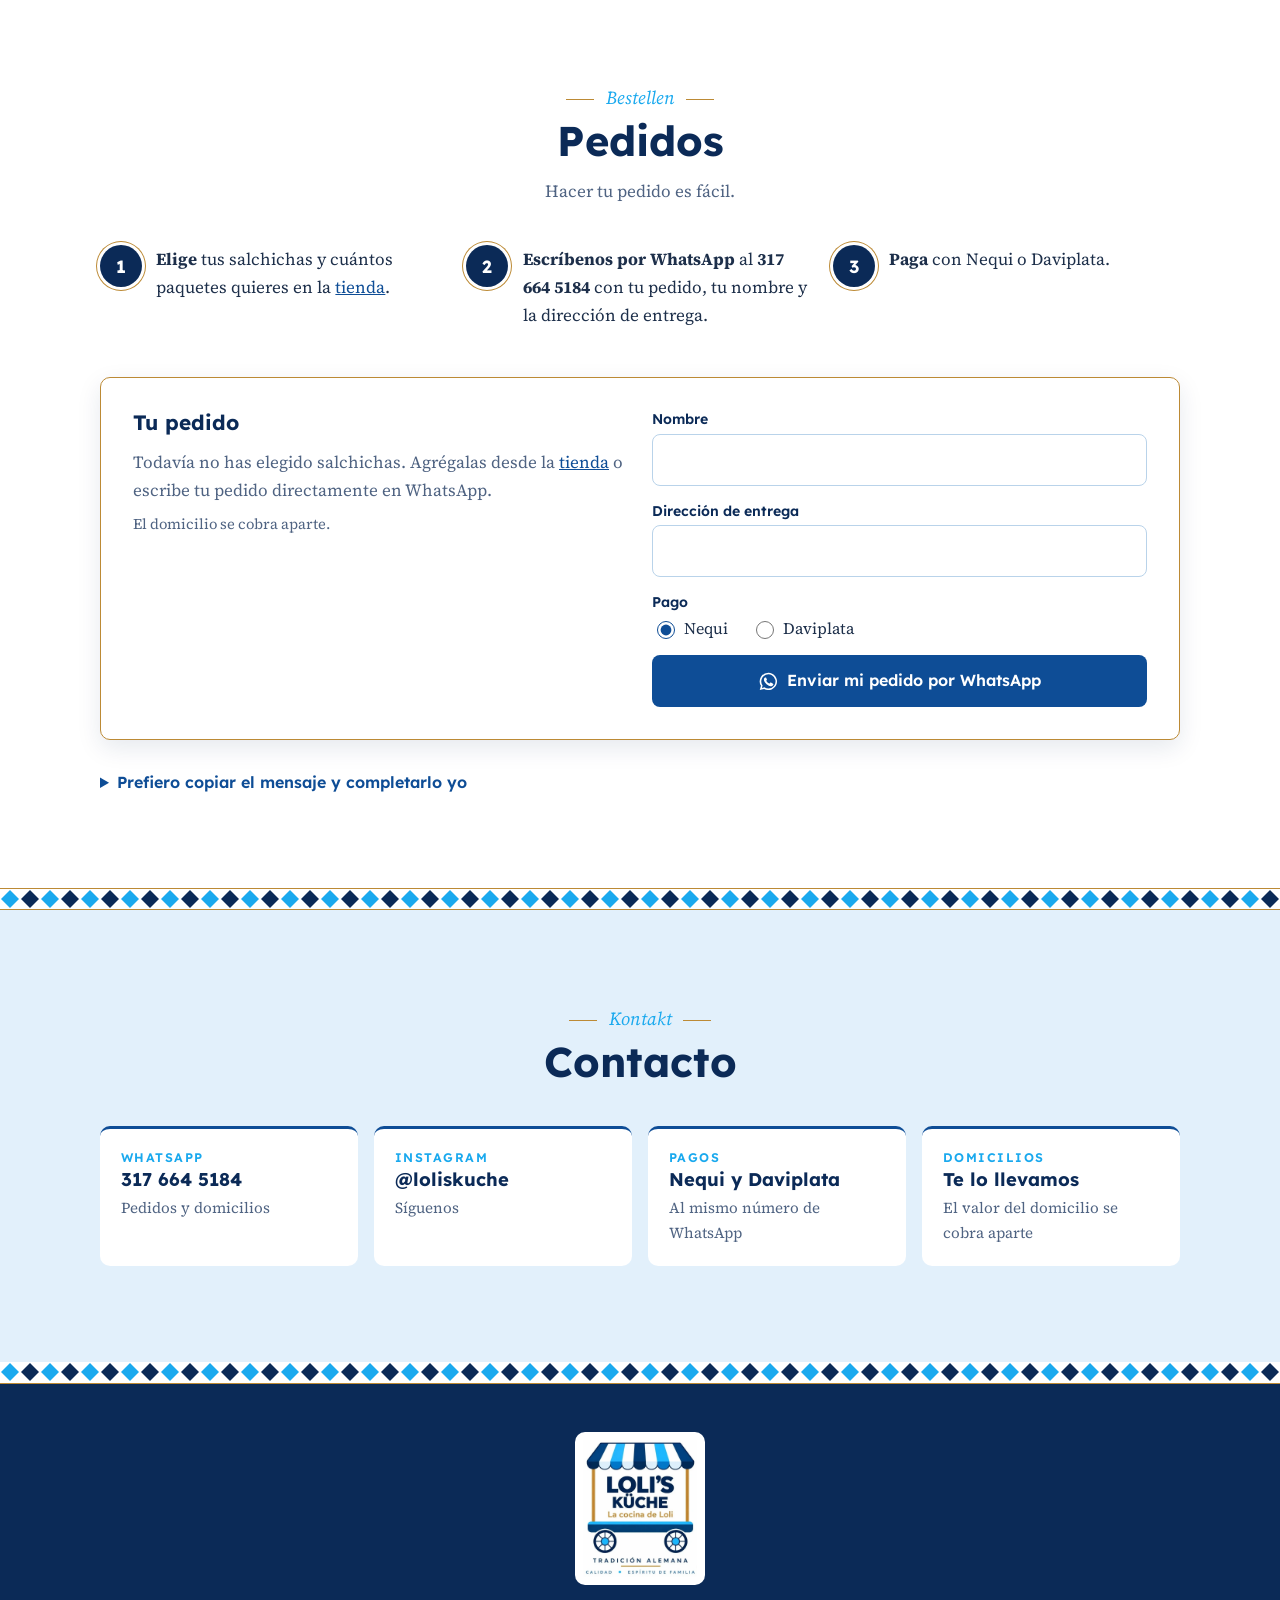
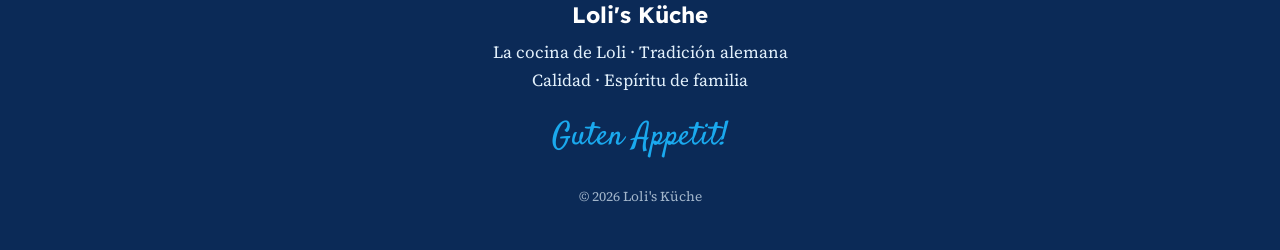
==== commit 2084840f: "Loli's Küche: fotos nuevas sin empaque y nota de pendientes Blanca, Berna, Bockwurst, La Macha y La " ====
--- a/paginas-web/lolis-kuche/index.html
+++ b/paginas-web/lolis-kuche/index.html
@@ -158,7 +158,7 @@
         <ul class="grid" id="productGrid">
             <li class="item card" data-name="Blanca" data-price="30000" data-group="3" data-order="0">
               <div class="card__media">
-                <img src="fotos/blanca.jpg" alt="Paquete al vacío con 3 salchichas Blanca" width="800" height="800" loading="lazy">
+                <img src="fotos/blanca.jpg" alt="3 salchichas Blanca sobre una tabla de madera" width="800" height="800" loading="lazy">
               </div>
               <div class="card__body">
                 <h3 class="card__title">Blanca</h3>
@@ -215,7 +215,7 @@
             </li>
             <li class="item card" data-name="Berna" data-price="35000" data-group="3" data-order="3">
               <div class="card__media">
-                <img src="fotos/berna.jpg" alt="Paquete al vacío con 3 salchichas Berna envueltas en tocineta" width="800" height="800" loading="lazy">
+                <img src="fotos/berna.jpg" alt="3 salchichas Berna envueltas en tocineta sobre una tabla de madera" width="800" height="800" loading="lazy">
               </div>
               <div class="card__body">
                 <h3 class="card__title">Berna</h3>
@@ -234,7 +234,7 @@
             </li>
             <li class="item card" data-name="Bockwurst" data-price="30000" data-group="3" data-order="4">
               <div class="card__media">
-                <img src="fotos/bockwurst.jpg" alt="Paquete al vacío con 3 salchichas Bockwurst" width="800" height="800" loading="lazy">
+                <img src="fotos/bockwurst.jpg" alt="3 salchichas Bockwurst sobre una tabla de madera" width="800" height="800" loading="lazy">
               </div>
               <div class="card__body">
                 <h3 class="card__title">Bockwurst</h3>
@@ -275,7 +275,7 @@
             </li>
             <li class="item card" data-name="La Macha" data-price="26000" data-group="400" data-order="6">
               <div class="card__media">
-                <img src="fotos/la-macha.jpg" alt="Paquete al vacío con 4 salchichas La Macha" width="800" height="800" loading="lazy">
+                <img src="fotos/la-macha.jpg" alt="4 salchichas La Macha sobre una tabla de madera" width="800" height="800" loading="lazy">
               </div>
               <div class="card__body">
                 <h3 class="card__title">La Macha</h3>
@@ -294,7 +294,7 @@
             </li>
             <li class="item card" data-name="La Macha Ahumada" data-price="30000" data-group="400" data-order="7">
               <div class="card__media">
-                <img src="fotos/la-macha-ahumada.jpg" alt="Paquete al vacío con salchichas La Macha Ahumada" width="800" height="800" loading="lazy">
+                <img src="fotos/la-macha-ahumada.jpg" alt="5 salchichas La Macha Ahumada sobre una tabla de madera" width="800" height="800" loading="lazy">
               </div>
               <div class="card__body">
                 <h3 class="card__title">La Macha Ahumada</h3>
